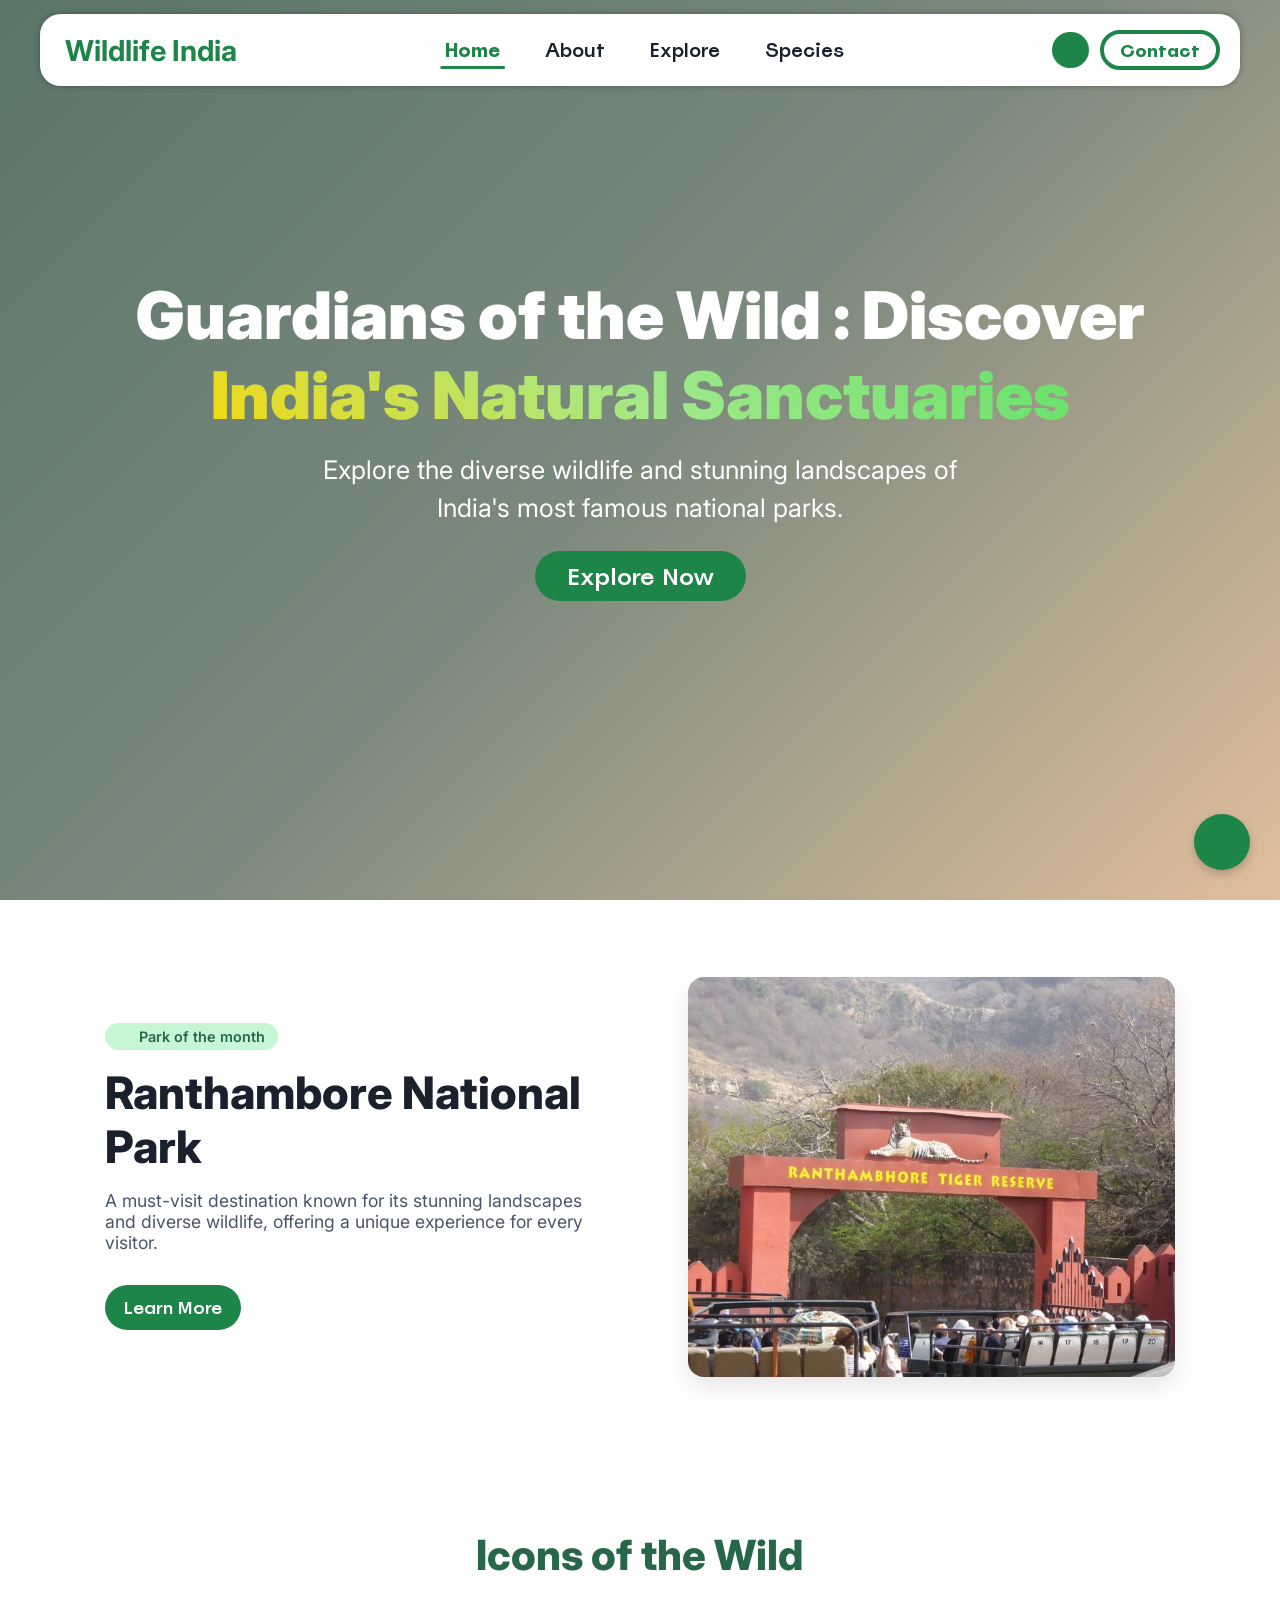
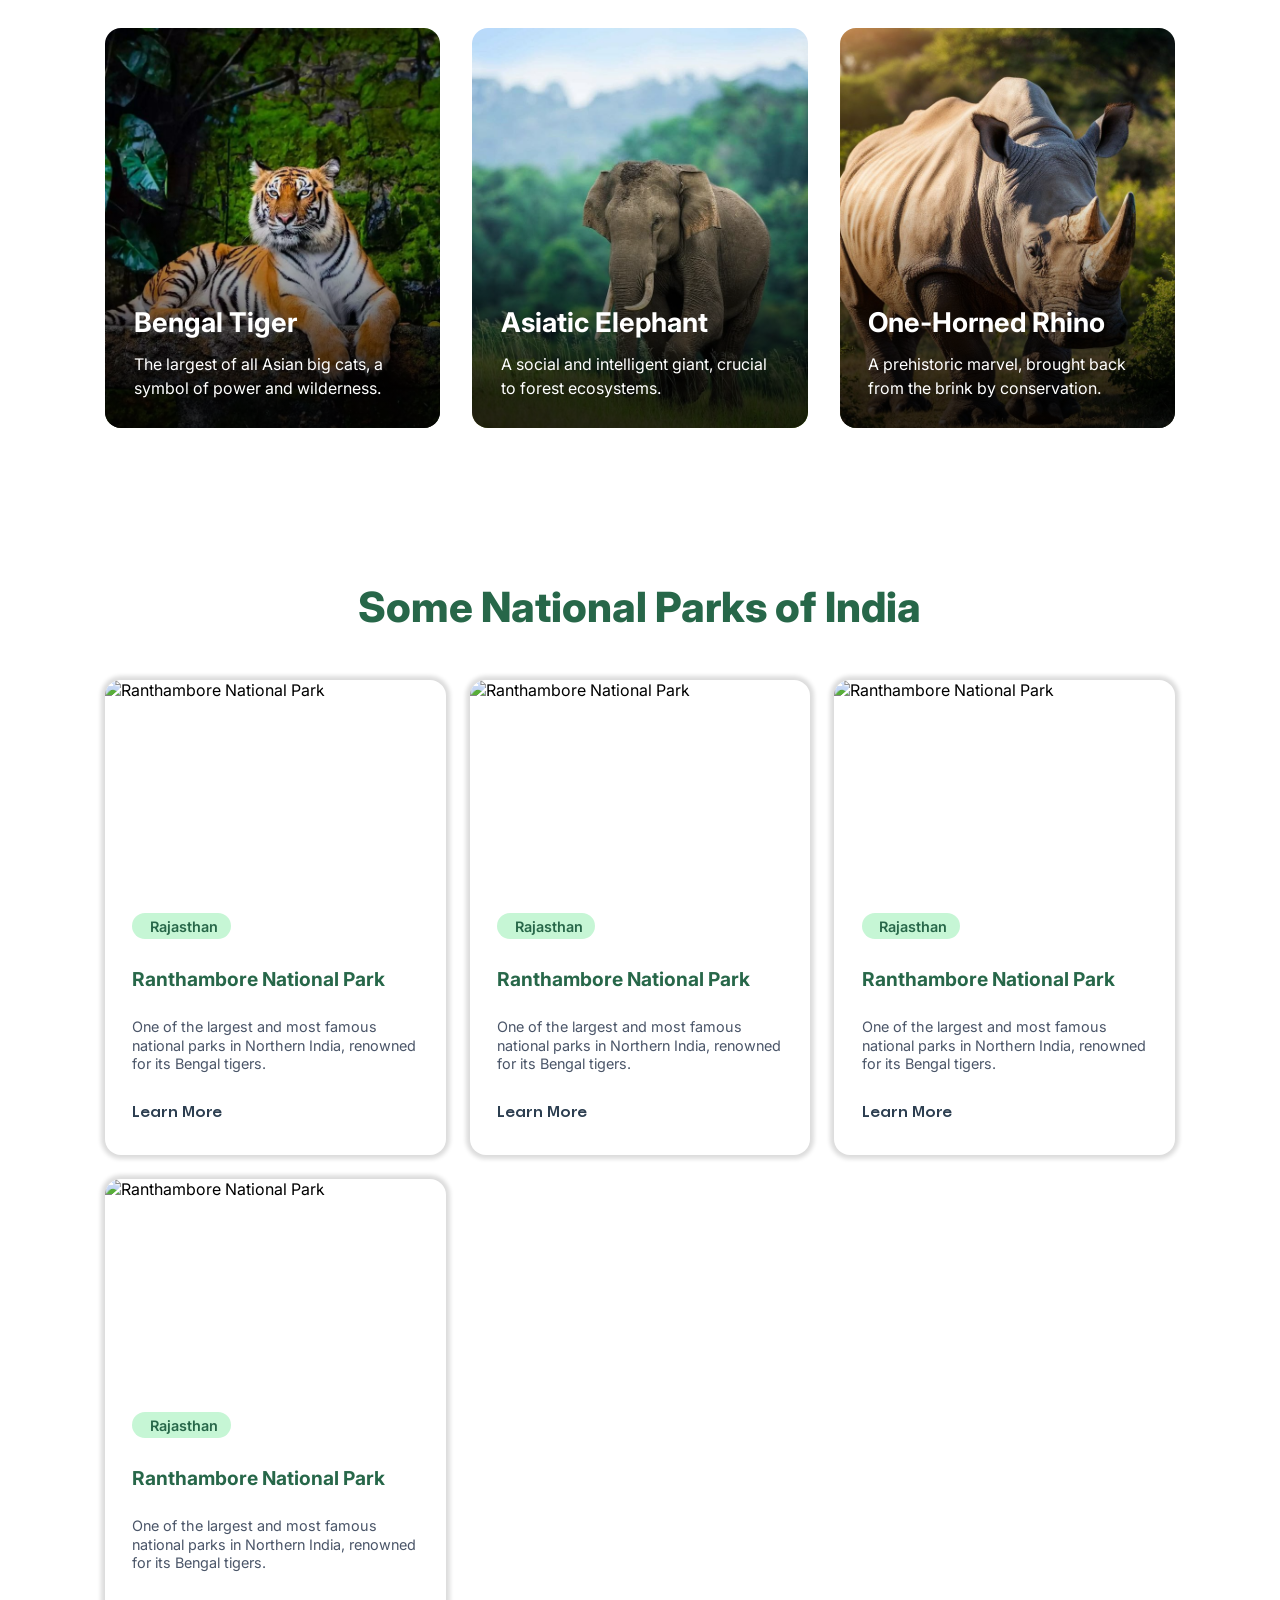
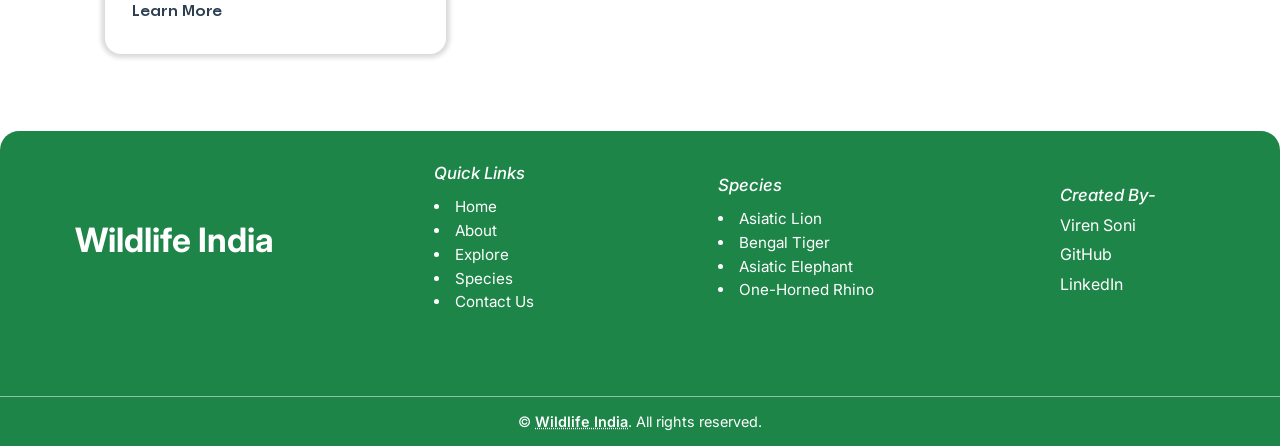
==== index.html @ 860a3304 "Initial commit of the project" ====
<!DOCTYPE html>
<html lang="en">

<head>
   <meta charset="UTF-8" />
   <meta name="viewport" content="width=device-width, initial-scale=1.0" />
   <link rel="stylesheet" href="fonts/stylesheet.css" />
   <link rel="stylesheet" href="css/style.css" />
   <script src="https://unpkg.com/lucide@latest"></script>
   <link rel="stylesheet" href="https://cdnjs.cloudflare.com/ajax/libs/font-awesome/7.0.1/css/all.min.css" />
   <title>Wildlife India: Explore National Parks</title>
</head>

<body>

   <div id="top"></div>
   
   <header>
      <nav class="header-container">
         <div class="logo">
            <h1 class="logo-text">
               <a href="./index.html"><i data-lucide="trees"></i>
               Wildlife India</a>
            </h1>
         </div>
         <div class="nav-links">
            <ul>
               <li class="nav-link current">
                  <a href="./index.html">Home</a>
               </li>
               <li class="nav-link">
                  <a href="./pages/about.html">About</a>
               </li>
               <li class="nav-link">
                  <a href="./pages/explore.html">Explore</a>
               </li>
               <li class="nav-link">
                  <a href="./pages/species.html">Species</a>
               </li>
               <li class="nav-link mobile-contact-link">
                  <a href="./pages/contact.html">
                     <i class="fa-solid fa-phone"></i> Contact
                  </a>
               </li>
            </ul>
         </div>
         <div class="nav-btn">
            <button class="theme-btn" onclick="toggleDarkMode()"><i data-lucide="sun"></i></button>
            <button id="sidebar-toggle-button" aria-expanded="false" onclick="toggleSidebar()">
               <i id="sidebarIcon" data-lucide="menu"></i>
            </button>
            <a href="./pages/contact.html" class="contact-btn">
               <i class="fa-solid fa-phone"></i> Contact
            </a>
         </div>
      </nav>
   </header>

   <div id="overlay" aria-hidden="true" onclick="closeSidebar()"></div>

   <main class="main">
      <!-- Hero Section -->
      <section class="hero-section">
         <div id="wrapper" aria-hidden="true">
            <div class="hero-text">
               <h1>Guardians of the Wild : Discover <span>India's Natural Sanctuaries</span></h1>
               <p>
                  Explore the diverse wildlife and stunning landscapes of
                  India's most famous national parks.
               </p>
               <a href="./pages/explore.html" class="hero-btn">Explore Now</a>
            </div>
         </div>
      </section>

      <!-- Featured Section -->
      <section class="featured-section">
         <div id="wrapper" aria-hidden="true">
            <div class="featured-park" id="featuredParkSection">
               <div class="featured-content">
                  <span class="tag"><i data-lucide="calendar-days" class="lucide"></i> Park of
                     the month</span>
                  <h3 class="featured-title">Ranthambore National Park</h3>
                  <p>
                     A must-visit destination known for its stunning landscapes
                     and diverse wildlife, offering a unique experience for
                     every visitor.
                  </p>
                  <a href="./pages/park-details?id=1" class="hero-btn featured-btn"><i class="fa-solid fa-arrow-right"></i> Learn More</a>
               </div>
               <div class="featured-img">
                  <img src="./images/national-parks/ranthambore.webp" alt="Ranthambore National Park" />
               </div>
            </div>
         </div>
      </section>

      <!-- Icons Section -->
      <section class="icons-section">
         <div id="wrapper" aria-hidden="true">
            <h2 class="section-title">Icons of the Wild</h2>
            <div class="icons-grid">
               <div class="icon-card">
                  <img src="images/animals/bengal_tiger.jpeg" alt="Bengal Tiger" class="icon-card-bg" />
                  <div class="icon-card-content">
                     <h3>Bengal Tiger</h3>
                     <p>
                        The largest of all Asian big cats, a symbol of power and
                        wilderness.
                     </p>
                  </div>
               </div>
               <div class="icon-card">
                  <img src="images/animals/asiatic_elephant.jpeg" alt="Asiatic Elephant" class="icon-card-bg" />
                  <div class="icon-card-content">
                     <h3>Asiatic Elephant</h3>
                     <p>
                        A social and intelligent giant, crucial to forest
                        ecosystems.
                     </p>
                  </div>
               </div>
               <div class="icon-card">
                  <img src="images/animals/one-horned_rhino.jpeg" alt="One-Horned Rhino" class="icon-card-bg" />
                  <div class="icon-card-content">
                     <h3>One-Horned Rhino</h3>
                     <p>
                        A prehistoric marvel, brought back from the brink by
                        conservation.
                     </p>
                  </div>
               </div>
            </div>
         </div>
      </section>

      <!-- Parks Section -->
      <section class="parks-section">
         <div id="wrapper" aria-hidden="true">
            <h2 class="section-title">Some National Parks of India</h2>
            <div class="parks-grid" id="parksGrid">
               <div class="park-card">
                  <div class="park-image">
                     <img src="./images/national-parks/ranthanbore.webp" alt="Ranthambore National Park"
                        onerror="this.onerror=null;this.src='https://placehold.co/600x400/7393b3/white?text=Image+not+found';" />
                  </div>
                  <div class="park-content">
                     <span class="tag"><i data-lucide="map-pin"></i> Rajasthan</span>
                     <h4>Ranthambore National Park</h4>
                     <p>
                        One of the largest and most famous national parks in
                        Northern India, renowned for its Bengal tigers.
                     </p>
                     <a href="" class="hero-btn park-btn"><i class="fa-solid fa-arrow-right"></i> Learn More</a>
                  </div>
               </div>
               <div class="park-card">
                  <div class="park-image">
                     <img src="./images/national-parks/ranthanbore.webp" alt="Ranthambore National Park"
                        onerror="this.onerror=null;this.src='https://placehold.co/600x400/7393b3/white?text=Image+not+found';" />
                  </div>
                  <div class="park-content">
                     <span class="tag"><i data-lucide="map-pin"></i> Rajasthan</span>
                     <h4>Ranthambore National Park</h4>
                     <p>
                        One of the largest and most famous national parks in
                        Northern India, renowned for its Bengal tigers.
                     </p>
                     <a href="" class="hero-btn park-btn"><i class="fa-solid fa-arrow-right"></i> Learn More</a>
                  </div>
               </div>
               <div class="park-card">
                  <div class="park-image">
                     <img src="./images/national-parks/ranthanbore.webp" alt="Ranthambore National Park"
                        onerror="this.onerror=null;this.src='https://placehold.co/600x400/7393b3/white?text=Image+not+found';" />
                  </div>
                  <div class="park-content">
                     <span class="tag"><i data-lucide="map-pin"></i> Rajasthan</span>
                     <h4>Ranthambore National Park</h4>
                     <p>
                        One of the largest and most famous national parks in
                        Northern India, renowned for its Bengal tigers.
                     </p>
                     <a href="" class="hero-btn park-btn"><i class="fa-solid fa-arrow-right"></i> Learn More</a>
                  </div>
               </div>
               <div class="park-card">
                  <div class="park-image">
                     <img src="./images/national-parks/ranthanbore.webp" alt="Ranthambore National Park"
                        onerror="this.onerror=null;this.src='https://placehold.co/600x400/7393b3/white?text=Image+not+found';" />
                  </div>
                  <div class="park-content">
                     <span class="tag"><i data-lucide="map-pin"></i> Rajasthan</span>
                     <h4>Ranthambore National Park</h4>
                     <p>
                        One of the largest and most famous national parks in
                        Northern India, renowned for its Bengal tigers.
                     </p>
                     <a href="" class="hero-btn park-btn"><i class="fa-solid fa-arrow-right"></i> Learn More</a>
                  </div>
               </div>
            </div>
         </div>
      </section>
   </main>

   <footer>
      <div class="footer-above-content">
         <div class="footer-logo">
            <h1 class="logo-text">
               <a href="./index.html">
                  <i data-lucide="trees"></i> Wildlife India
               </a>
            </h1>
         </div>
         <div class="quick-links">
            <h6>Quick Links</h6>
            <ul>
               <li><a href="./index.html">Home</a></li>
               <li><a href="./pages/about.html">About</a></li>
               <li><a href="./pages/explore.html">Explore</a></li>
               <li><a href="./pages/species.html">Species</a></li>
               <li><a href="./pages/contact.html">Contact Us</a></li>
            </ul>
         </div>
         <div class="species">
            <h6>Species</h6>
            <ul>
               <li>Asiatic Lion</li>
               <li>Bengal Tiger</li>
               <li>Asiatic Elephant</li>
               <li>One-Horned Rhino</li>
            </ul>
         </div>
         <div class="creator">
            <h6>Created By-</h6>
            <p>Viren Soni</p>
            <p>
               <a href="https://github.com/VirenSoni-Dev/"><i class="fa-brands fa-github"></i> GitHub</a>
            </p>
            <p>
               <a href="https://linkedin.com/in/virensoni29/"><i class="fa-brands fa-linkedin"></i> LinkedIn</a>
            </p>
         </div>
      </div>
      <div class="copyright">
         <p>
            &copy; <span id="year"></span> <a href="./index.html">Wildlife India</a>. All rights
            reserved.
         </p>
      </div>
   </footer>

   <div class="floating-btn" title="Back to Top">
      <a href="#top"><i data-lucide="circle-arrow-up"></i></a>
   </div>

   <script src="js/nav.js" defer></script>
   <script src="js/script.js" defer></script>
   <script>
      lucide.createIcons();
      document.getElementById("year").textContent = new Date().getFullYear();
   </script>
</body>

</html>
---- fonts/stylesheet.css ----
@font-face {
    font-family: 'Lemon Tuesday';
    src: url('LemonTuesday.woff2') format('woff2'),
        url('LemonTuesday.woff') format('woff');
    font-weight: normal;
    font-style: normal;
    font-display: swap;
}

@font-face {
    font-family: 'Spoof Trial';
    src: url('SpoofTrial-Bold.woff2') format('woff2'),
        url('SpoofTrial-Bold.woff') format('woff');
    font-weight: bold;
    font-style: normal;
    font-display: swap;
}

@font-face {
    font-family: 'Spoof Trial';
    src: url('SpoofTrial-Light.woff2') format('woff2'),
        url('SpoofTrial-Light.woff') format('woff');
    font-weight: 300;
    font-style: normal;
    font-display: swap;
}

@font-face {
    font-family: 'Spoof Trial';
    src: url('SpoofTrial-BlackSlanted.woff2') format('woff2'),
        url('SpoofTrial-BlackSlanted.woff') format('woff');
    font-weight: 800;
    font-style: italic;
    font-display: swap;
}

@font-face {
    font-family: 'Spoof Trial';
    src: url('SpoofTrial-Black.woff2') format('woff2'),
        url('SpoofTrial-Black.woff') format('woff');
    font-weight: 800;
    font-style: normal;
    font-display: swap;
}

@font-face {
    font-family: 'Spoof Trial';
    src: url('SpoofTrial-Medium.woff2') format('woff2'),
        url('SpoofTrial-Medium.woff') format('woff');
    font-weight: 500;
    font-style: normal;
    font-display: swap;
}

@font-face {
    font-family: 'Spoof Trial';
    src: url('SpoofTrial-BoldSlanted.woff2') format('woff2'),
        url('SpoofTrial-BoldSlanted.woff') format('woff');
    font-weight: bold;
    font-style: italic;
    font-display: swap;
}

@font-face {
    font-family: 'Spoof Trial';
    src: url('SpoofTrial-ThinSlanted.woff2') format('woff2'),
        url('SpoofTrial-ThinSlanted.woff') format('woff');
    font-weight: 100;
    font-style: italic;
    font-display: swap;
}

@font-face {
    font-family: 'Spoof Trial';
    src: url('SpoofTrial-Regular.woff2') format('woff2'),
        url('SpoofTrial-Regular.woff') format('woff');
    font-weight: normal;
    font-style: normal;
    font-display: swap;
}

@font-face {
    font-family: 'Spoof Trial';
    src: url('SpoofTrial-LightSlanted.woff2') format('woff2'),
        url('SpoofTrial-LightSlanted.woff') format('woff');
    font-weight: 300;
    font-style: italic;
    font-display: swap;
}

@font-face {
    font-family: 'Spoof Trial';
    src: url('SpoofTrial-MediumSlanted.woff2') format('woff2'),
        url('SpoofTrial-MediumSlanted.woff') format('woff');
    font-weight: 500;
    font-style: italic;
    font-display: swap;
}

@font-face {
    font-family: 'Spoof Trial';
    src: url('SpoofTrial-RegularSlanted.woff2') format('woff2'),
        url('SpoofTrial-RegularSlanted.woff') format('woff');
    font-weight: normal;
    font-style: italic;
    font-display: swap;
}

@font-face {
    font-family: 'Spoof Trial';
    src: url('SpoofTrial-Thin.woff2') format('woff2'),
        url('SpoofTrial-Thin.woff') format('woff');
    font-weight: 100;
    font-style: normal;
    font-display: swap;
}
---- css/style.css ----
@import url('https://fonts.googleapis.com/css2?family=Inter:ital,opsz,wght@0,14..32,100..900;1,14..32,100..900&display=swap');
@import url('https://fonts.googleapis.com/css2?family=Poppins:ital,wght@0,100;0,200;0,300;0,400;0,500;0,600;0,700;0,800;0,900;1,100;1,200;1,300;1,400;1,500;1,600;1,700;1,800;1,900&display=swap');

:root {
   --bg-color: #FFFFFF;
   --fg-color: #2C3E50;
   --accent-color: #1E8549;
   --accent-text: #276749;
   --accent-bg: #C6F6D5;
   --secondary-color: #F0F4F8;
   --primary-text: #1A202C;
   --secondary-text: #4A5568;
   --white: #FFFFFF;
   /* --card-bg: #FFFFFF; */
   --border-color: #DCDCDC;
   --hover-bg: #EAF4EA;
   --font-main: 'Inter', sans-serif;
}

* {
   margin: 0;
   padding: 0;
   box-sizing: border-box;
   font-family: var(--font-main);
   scroll-behavior: smooth;
}

#wrapper {
   width: 95%;
   max-width: 1300px;
   margin: 0 auto;
   height: inherit;
}

/* Header */
header {
   width: 100%;
   height: 13vh;
   padding: 0 14px;
   background-color: transparent;
   position: fixed;
   top: 0;
   z-index: 100;
}

.header-container {
   background-color: var(--white);
   max-width: 1200px;
   margin: 14px auto;
   padding: 16px 20px;
   border-radius: 1.3rem;
   display: flex;
   justify-content: space-between;
   align-items: center;
   gap: 1.2rem;
   box-shadow: 0 0 6px rgba(0, 0, 0, 0.3);
}

.logo-text a {
   display: flex;
   align-items: center;
   text-decoration: none;
   font-size: 1.8rem;
   font-weight: 700;
   color: var(--accent-color);
   gap: .3rem;
   cursor: default;
}

.logo-text .lucide {
   width: 1.6rem;
   height: 1.6rem;
}

.nav-link a, .contact-btn {
   font-family: 'Spoof Trial', var(--font-main) !important;
   font-weight: 400;
}

.nav-links ul {
   list-style: none;
   display: flex;
   gap: 1.3rem;
   justify-content: space-around;
   align-items: center;
}

.nav-link a {
   text-decoration: none;
   display: flex;
   justify-content: space-between;
   align-items: center;
   color: var(--primary-text);
   font-weight: 500;
   font-size: 1.2rem;
   padding: 4px 12px;
   position: relative;
   transition: transform .2s ease-in-out;
}

.nav-link a:active {
   transform: scale(0.90);
}

.nav-link a::after {
   content: '';
   position: absolute;
   width: 0;
   height: 3px;
   border-radius: 50px;
   bottom: -2px;
   left: 50%;
   transform: translateX(-50%);
   background-color: var(--primary-text);
   transition: width .3s ease-in-out;
}

.nav-link a:hover::after {
   width: 83%;
}

.nav-link.current a {
   color: var(--accent-color);
   font-weight: 600;
}

.nav-link.current a::after {
   width: 83%;
   background-color: var(--accent-color);
}

.nav-btn {
   display: flex;
   justify-content: space-between;
   align-items: center;
   gap: .7rem;
}

.nav-btn .theme-btn {
   background-color: var(--accent-color);
   width: 2.3rem;
   height: 2.3rem;
   border: none;
   border-radius: 50%;
   display: flex;
   align-items: center;
   cursor: pointer;
   transition: background-color .3s ease-in-out;
}

.nav-btn .theme-btn:hover {
   background-color: var(--accent-text);
}

.nav-btn .theme-btn .lucide-sun {
   color: var(--white);
   stroke-width: 3px;
   margin: auto;
}

.nav-btn .contact-btn {
   text-decoration: none;
   height: 2.3rem;
   font-size: 1.1rem;
   border: 4px solid var(--accent-color);
   border-radius: 50px;
   background-color: transparent;
   color: var(--accent-color);
   font-weight: 600;
   padding: 1rem;
   display: flex;
   align-items: center;
   cursor: pointer;
   transition: all .3s ease-in-out;
}

.nav-btn .contact-btn:hover {
   background-color: var(--accent-text);
   color: var(--white);
   border-color: var(--accent-text);
}

/* HERO Section */
.hero-section {
   width: 100%;
   height: 100vh;
   background-image: linear-gradient(135deg, rgba(22, 59, 42, .7), rgba(67, 88, 70, .7), rgba(212, 163, 115, .7));
   background-size: cover;
   background-position: center;
}

.hero-section > #wrapper {
   display: flex;
   justify-content: center;
   align-items: center;
   text-align: center;
   color: var(--white);
}

.hero-text {
   display: flex;
   flex-direction: column;
   justify-content: center;
   align-items: center;
}

.hero-text h1 {
   font-size: 4.1rem;
   font-weight: 900;
   margin-bottom: 1rem;
}

.hero-text h1 span {
   display: block;
   background: -webkit-linear-gradient(45deg, #FFD700, #A2E88A, #5CE064);
   background-clip: text;
   -webkit-background-clip: text;
   -webkit-text-fill-color: transparent;
}

.hero-text p {
   font-size: 1.6rem;
   line-height: 1.5;
   max-width: 700px;
}

.hero-btn {
   text-decoration: none;
   margin: 1.5rem;
   padding: .6rem 2rem;
   font-family: 'Spoof Trial', var(--font-main);
   font-size: 1.5rem;
   background-color: var(--accent-color);
   border-radius: 50px;
   color: var(--white);
   font-weight: 500;
   transition: background-color .3s ease-in-out;
}

.hero-btn:hover {
   background-color: var(--accent-text);
}

/* FEATURED Section */
.featured-section {
   width: 100%;
   min-height: 60vh;
   padding: 4.8rem;
}

.featured-park {
   height: inherit;
   display: grid;
   grid-template-columns: repeat(2, 1fr);
   align-items: center;
   gap: 6rem;
}

.featured-content {
   display: flex;
   flex-direction: column;
   justify-content: center;
   align-items: flex-start;
   gap: 1rem;
}

.tag {
   font-size: .9rem;
   width: fit-content;
   background-color: var(--accent-bg);
   color: var(--accent-text);
   font-weight: 600;
   display: flex;
   justify-content: space-around;
   align-items: center;
   gap: 5px;
   padding: .3rem .8rem;
   border-radius: 50px;
   cursor: default;
   user-select: none;
   -moz-user-select: none;
}

.tag .lucide {
   width: 1rem;
   height: 1rem;
}

.featured-content .featured-title {
   font-size: 2.8rem;
   font-weight: 800;
   color: var(--primary-text);
}

.featured-content p {
   font-size: 1.1rem;
   line-height: 1.2;
   color: var(--secondary-text);
}

.featured-img {
   max-width: 100%;
   height: 400px;
   margin: 0 auto;
   border-radius: 1rem;
   box-shadow: 0 10px 25px rgba(0, 0, 0, 0.1);
   overflow: hidden;
}

.featured-btn {
   width: fit-content;
   margin: 1rem 0 0 0;
   padding: .7rem 1.2rem;
   font-size: 1.1rem;
   font-weight: 500;
}

.featured-img img {
   width: 100%;
   height: 100%;
   object-fit: cover;
   display: block;
}

/* ICONS Section */
.icons-section {
   width: 100%;
   min-height: 70vh;
   padding: 4.8rem;
}

.icons-grid {
   display: grid;
   grid-template-columns: repeat(auto-fit, minmax(300px, 1fr));
   gap: 2rem;
}

.icon-card {
   position: relative;
   height: 400px;
   border-radius: 1rem;
   overflow: hidden;
   color: white;
   display: flex;
   flex-direction: column;
   justify-content: flex-end;
   padding: 1.8rem;
   transition: transform .4s ease;
}

.icon-card:hover {
   transform: translateY(-4px);
}

.icon-card::before {
   content: '';
   position: absolute;
   top: 0;
   left: 0;
   width: 100%;
   height: 100%;
   background: linear-gradient(to top, rgba(0, 0, 0, .8) 10%, rgba(0, 0, 0, 0) 60%);
   z-index: 1;
}

.icon-card-bg {
   position: absolute;
   top: 0;
   left: 0;
   width: 100%;
   height: 100%;
   object-fit: cover;
   z-index: 0;
}

.icon-card-content {
   position: relative;
   z-index: 2;
}

.icon-card-content h3 {
   font-size: 1.7rem;
   margin: 0 0 .8rem 0;
}

.icon-card-content p {
   margin: 0;
   font-size: 1rem;
   line-height: 1.5;
}

/* PARKS Section */
.parks-section {
   width: 100%;
   min-height: 70vh;
   padding: 4.8rem;
}

.parks-grid {
   display: grid;
   grid-template-columns: repeat(auto-fit, minmax(300px, 1fr));
   gap: 1.5rem;
   place-items: center;
}

.park-card {
   width: 100%;
   height: 475px;
   background-color: var(--bg-color);
   box-shadow: 0 0 4px 4px var(--border-color);
   border-radius: 1rem;
   transition: all .3s ease-in-out;
}

.park-card:hover {
   box-shadow: 0 4px 4px 4px var(--border-color);
   transform: translateY(-3px);
}

.park-image {
   width: 100%;
   height: 200px;
   display: block;
}

.park-image img {
   object-fit: cover;
   width: 100%;
   height: 100%;
   border-radius: 1rem 1rem 0 0;
}

.park-content {
   width: 100%;
   height: calc(100% - 200px);
   padding: 1.5rem 1.7rem;
   display: flex;
   flex-direction: column;
   justify-content: space-around;
   align-items: flex-start;
   gap: .6rem;
}

.park-content h4 {
   font-size: 1.2rem;
   color: var(--accent-text);
}

.park-content p {
   font-size: .9rem;
   line-height: 1.3;
   color: var(--secondary-text);
}

.park-btn {
   background-color: transparent;
   color: var(--fg-color);
   width: fit-content;
   margin: 0;
   padding: 0;
   font-size: 1rem;
   font-weight: 500;
}

.park-btn:hover {
   text-decoration: dotted underline;
   background-color: transparent;
   text-underline-offset: 4px;
}

/* Global Section Style */
.section-title {
   text-align: center;
   font-size: 2.6rem;
   font-weight: 800;
   color: var(--accent-text);
   margin-bottom: 3rem;
}

/* Floating Back-to-Top Button */
.floating-btn {
   position: fixed;
   bottom: 30px;
   right: 30px;
   width: 3.5rem;
   height: 3.5rem;
   background-color: var(--accent-color);
   border-radius: 50%;
   display: flex;
   justify-content: center;
   align-items: center;
   box-shadow: 0 4px 8px rgba(0, 0, 0, 0.2);
   transition: background-color .3s ease-in-out, transform .2s ease-in-out;
   z-index: 100;
}

.floating-btn:hover {
   background-color: var(--accent-text);
   transform: translateY(-3px);
}

.floating-btn a {
   color: var(--white);
   font-size: 1.8rem;
   display: flex;
   justify-content: center;
   align-items: center;
   width: 100%;
   height: 100%;
   text-decoration: none;
}

.floating-btn a .lucide {
   width: 2rem;
   height: 2rem;
   stroke-width: 2.5px;
}

/* Footer */
footer {
   width: 100%;
   min-height: 35vh;
   background-color: var(--accent-color);
   color: var(--white);
   border-radius: 1.2rem 1.2rem 0 0;
   display: flex;
   flex-direction: column;
   justify-content: space-between;
   align-items: center;
   padding: 2rem 1rem;
   gap: 2rem;
   position: relative;
}

.footer-above-content {
   width: 100%;
   padding: 1rem auto;
   display: grid;
   grid-template-columns: 1fr 1fr 1fr 1fr;
   place-items: center;
   place-content: center;
}

.footer-logo .logo-text a {
   color: var(--white);
   font-size: 2.1rem;
}

.footer-logo .logo-text a .lucide {
   width: 1.8rem;
   height: 1.8rem;
}

.quick-links, .creator, .species {
   display: flex;
   flex-direction: column;
   justify-content: flex-start;
   align-items: flex-start;
   gap: .6rem;
}

.quick-links h6, .creator h6, .species h6 {
   font-size: 1.05rem;
   font-weight: 500;
   font-style: italic;
}

.quick-links ul, .species ul {
   list-style-position: inside;
   font-size: .95rem;
   padding: 0;
   margin: 0;
}

.quick-links ul li, .species ul li {
   margin: .3rem 0;
}

.quick-links ul li a, .creator p a {
   text-decoration: none;
   color: var(--white);
   transition: color .3s ease-in-out;
}

.quick-links ul li a:hover, .creator p a:hover {
   color: var(--accent-bg);
}

.copyright {
   position: absolute;
   bottom: 0;
   width: 100%;
   text-align: center;
   font-size: .9rem;
   border-top: 1px solid rgba(255, 255, 255, 0.5);
   padding: 1rem 0;
   margin: 0;
}

.copyright p a {
   text-decoration: dotted underline;
   color: var(--white);
   font-weight: 600;
   transition: color .3s ease-in-out;
}

.copyright p a:hover {
   color: var(--accent-bg);
}

/* Base Style for the Menu Toggle Button */
#sidebar-toggle-button {
   display: none;
   background: none;
   border: none;
   cursor: pointer;
   color: var(--primary-text);
   padding: 0;
   line-height: 1;
   transition: transform .3s linear;
}

#sidebar-toggle-button .lucide {
   width: 1.8rem;
   height: 1.8rem;
   stroke-width: 3px;
   color: var(--accent-color);
   display: flex;
   align-items: center;
   justify-content: center;
   transition: color .3s ease-in-out;
   transform-origin: center center;
}

#sidebar-toggle-button:hover .lucide {
   color: var(--accent-text);
}

.nav-links .mobile-contact-link {
   display: none;
}

#overlay {
   background: rgba(0, 0, 0, .5);
   position: fixed;
   inset: 0;
   z-index: 99;
   display: none;
}

@media screen and (max-width: 1000px) {
   .header-container {
      padding: 12px 20px;
      gap: 1rem;
   }
   
   .nav-links {
      display: none; 
   }

   .nav-btn .contact-btn {
      display: none;
   }
   
   #sidebar-toggle-button {
      display: block;
   }

   .logo-text a {
      font-size: 1.6rem;
   }

   header.sidebar-open .nav-btn #sidebar-toggle-button {
      transform: rotate(-90deg);
   }

   header.sidebar-open .nav-links {
      display: block;
      position: absolute;
      top: 100%;
      left: 50%;
      transform: translateX(-50%);
      width: 90%;
      max-width: 1200px;
      background-color: var(--white);
      border-radius: 1.3rem;
      box-shadow: 0 4px 6px rgba(0, 0, 0, 0.2);
      padding: 5px 0;
   }

   header.sidebar-open .nav-links ul {
      flex-direction: column; /* Stack links vertically */
      gap: 0; /* Remove horizontal gap */
   }

   header.sidebar-open .nav-links ul li {
      width: 100%;
      text-align: center;
   }

   header.sidebar-open .nav-links a {
      padding: 12px 20px; 
      width: 100%;
      justify-content: center;
   }

   header.sidebar-open .nav-link a::after {
      display: none;
   }

   .nav-links .mobile-contact-link {
      display: block; 
      border-top: 1px solid var(--fg-color);
      margin-top: 5px;
   }

   header.sidebar-open .nav-links .mobile-contact-link a {
      color: var(--accent-color); /* Make it stand out */
      font-weight: 700;
   }
   
   header.sidebar-open .nav-links .mobile-contact-link a::after {
      display: none;
   }

   header.sidebar-open ~ #overlay {
      display: block;
   }
}

@media screen and (max-width: 850px) {
   .featured-park {
      grid-template-columns: 1fr;
   }
   
   .featured-content .featured-title {
      font-size: 2.3rem;
   }

   .featured-content p, .featured-btn {
      font-size: 1rem;
   }

   .featured-btn {
      padding: .6rem 1.1rem;
   }
}
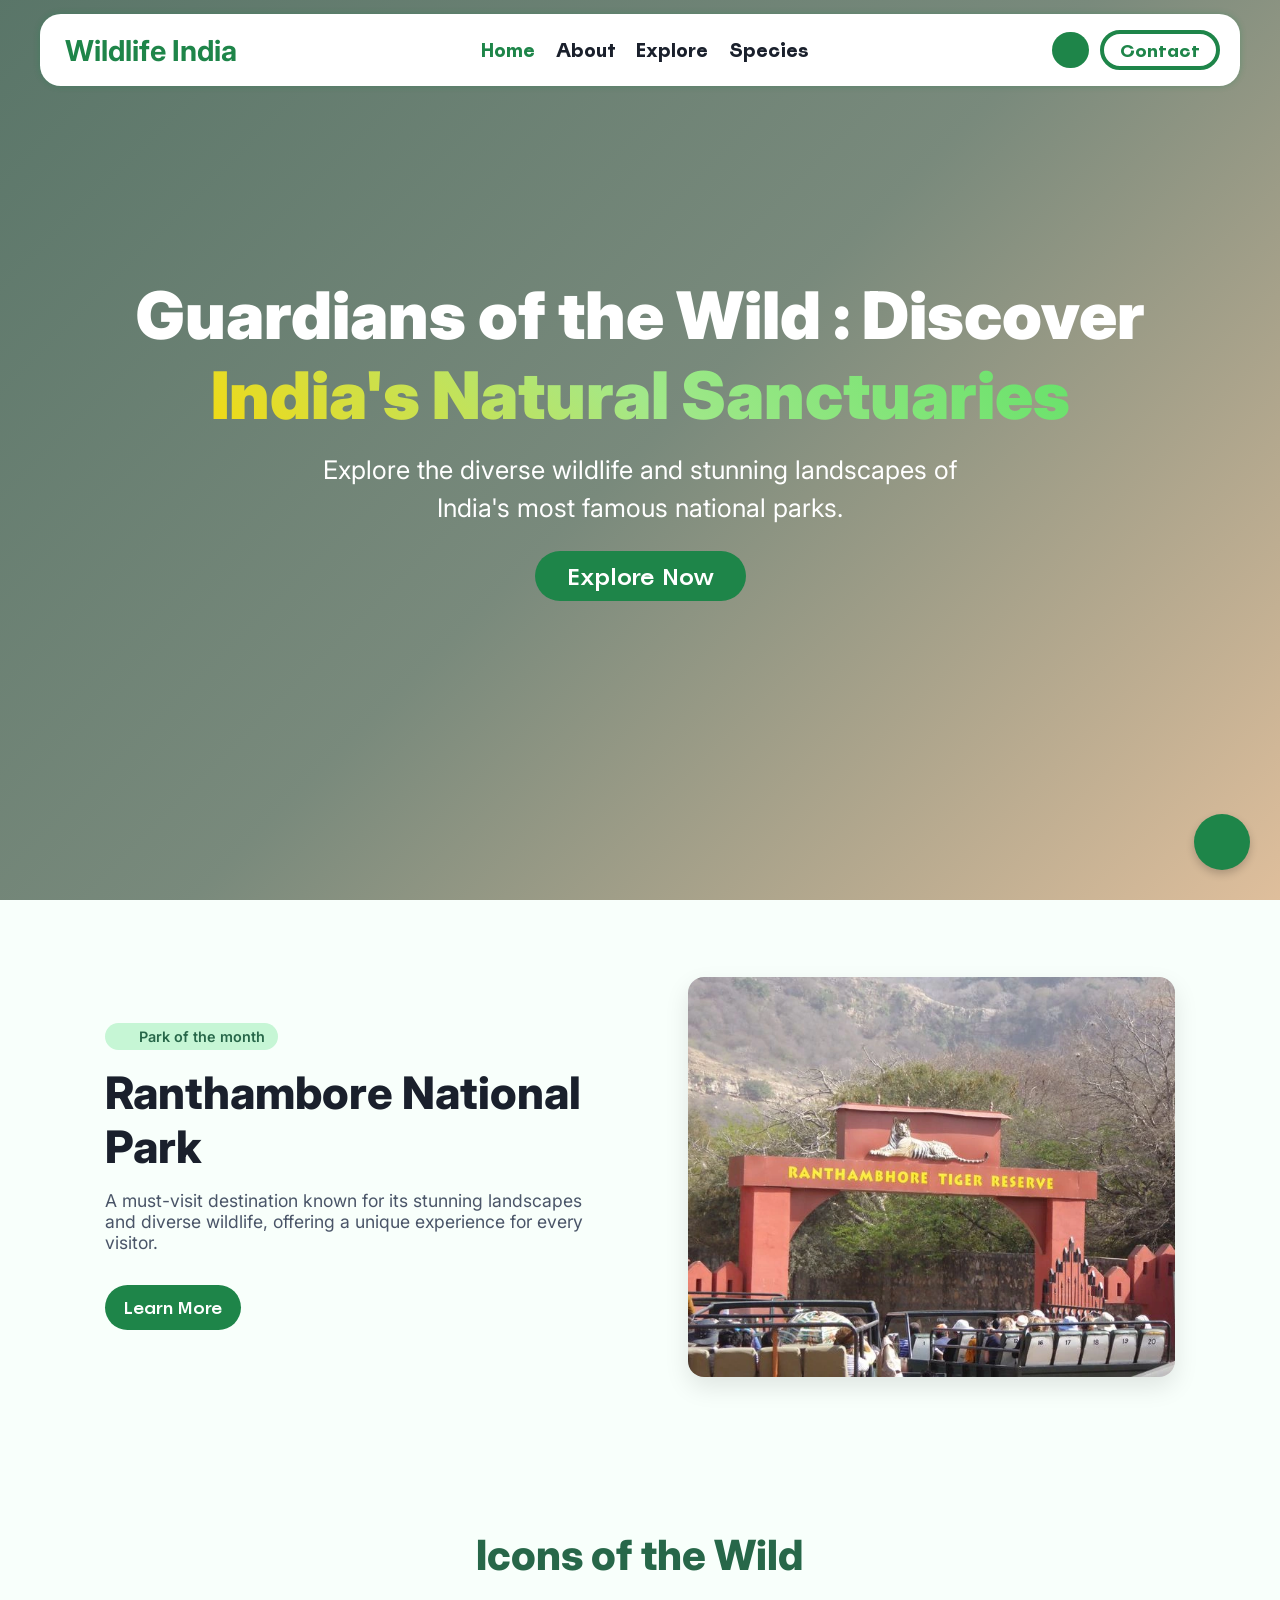
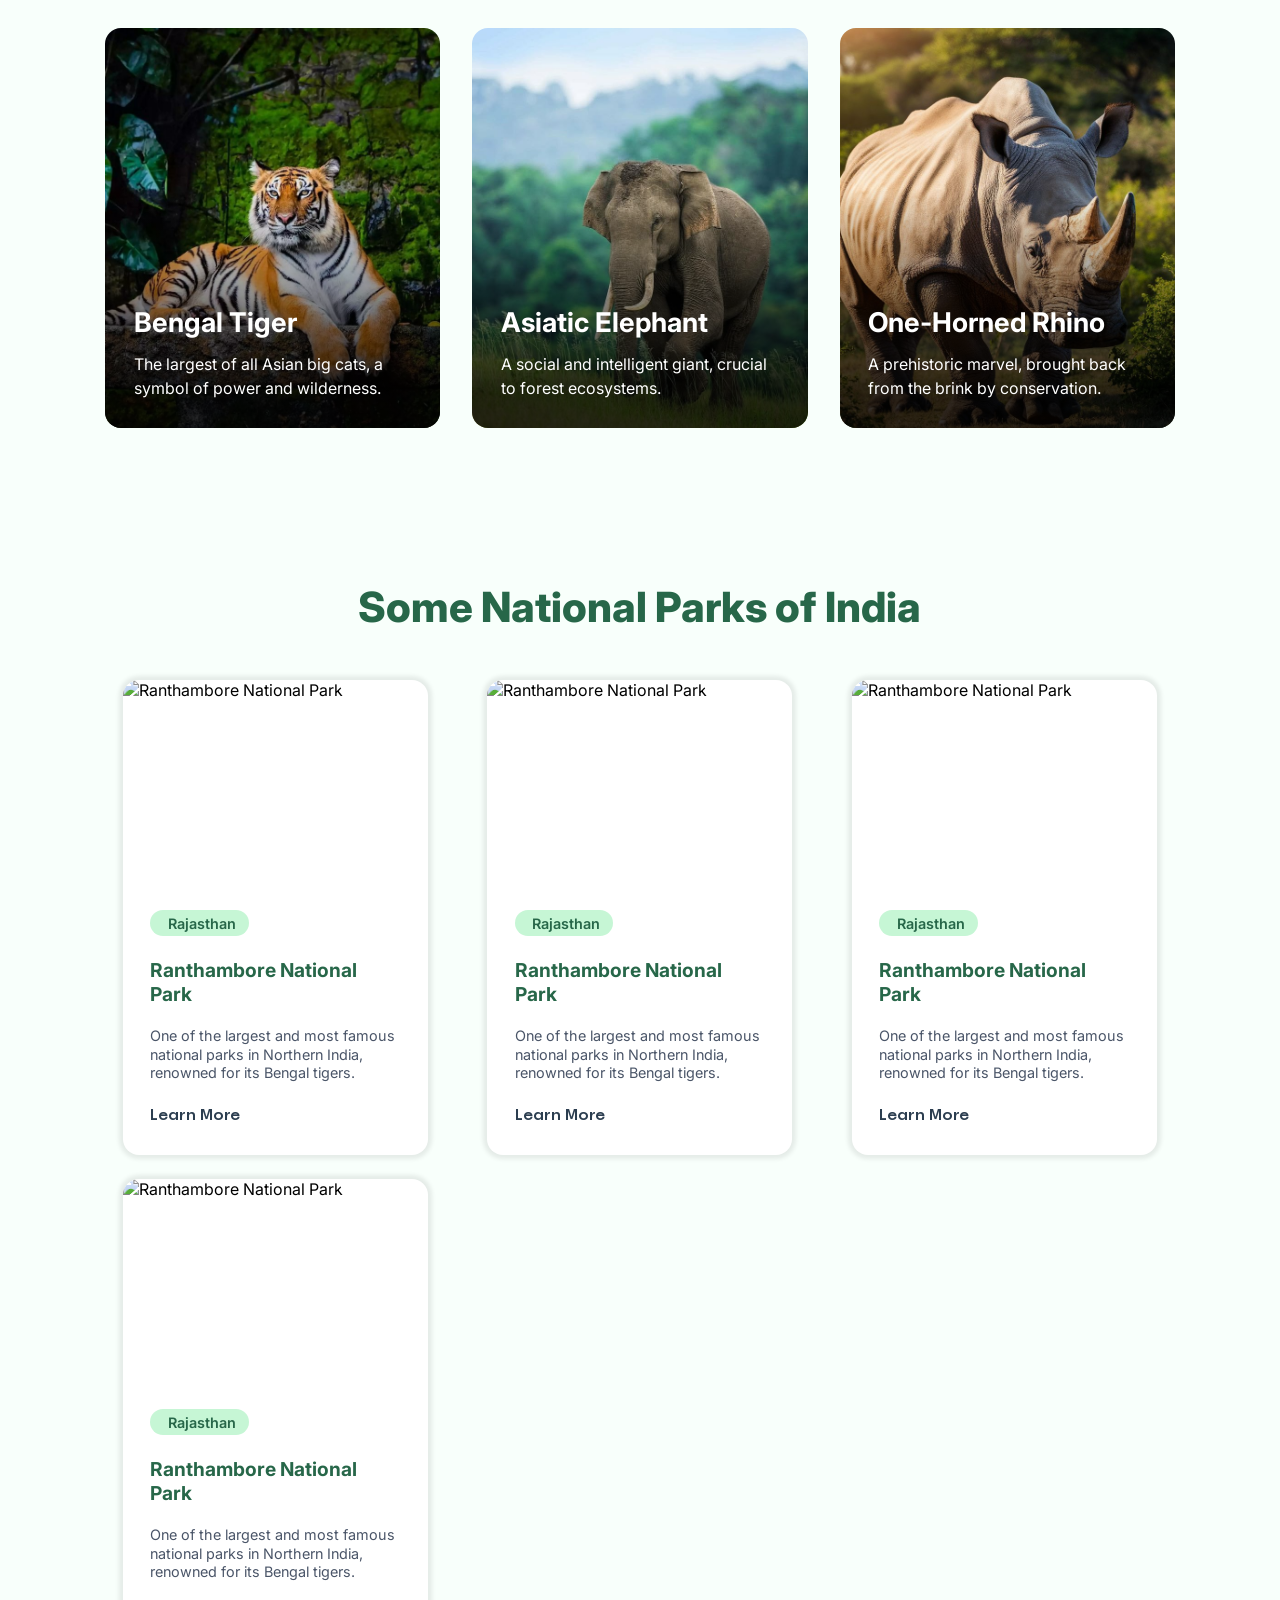
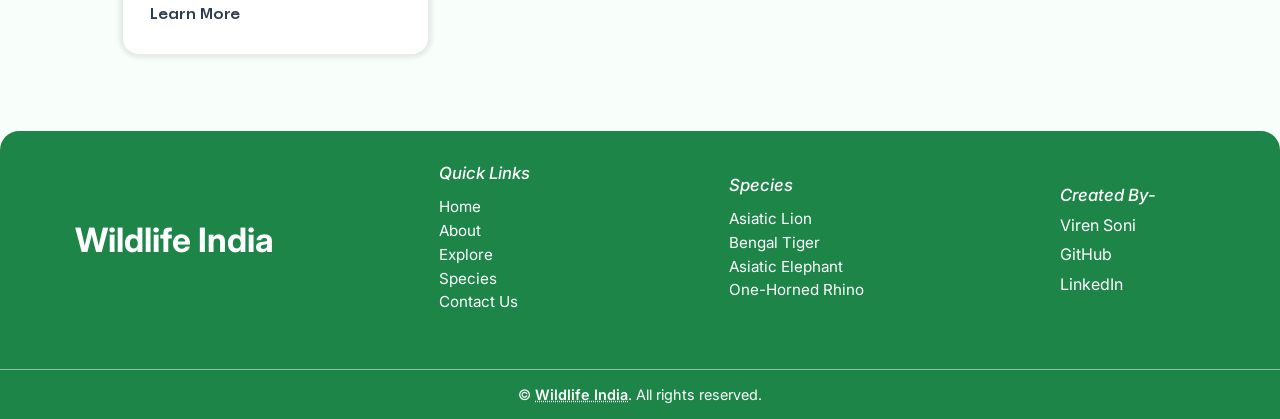
==== commit a22c17c1: "completed explore page and added favicon" ====
--- a/index.html
+++ b/index.html
@@ -4,6 +4,10 @@
 <head>
    <meta charset="UTF-8" />
    <meta name="viewport" content="width=device-width, initial-scale=1.0" />
+   <link rel="apple-touch-icon" sizes="180x180" href="favicon/apple-touch-icon.png">
+   <link rel="icon" type="image/png" sizes="32x32" href="favicon/favicon-32x32.png">
+   <link rel="icon" type="image/png" sizes="16x16" href="favicon/favicon-16x16.png">
+   <link rel="manifest" href="favicon/site.webmanifest">
    <link rel="stylesheet" href="fonts/stylesheet.css" />
    <link rel="stylesheet" href="css/style.css" />
    <script src="https://unpkg.com/lucide@latest"></script>
--- a/css/style.css
+++ b/css/style.css
@@ -12,9 +12,10 @@
    --secondary-text: #4A5568;
    --white: #FFFFFF;
    /* --card-bg: #FFFFFF; */
-   --border-color: #DCDCDC;
+   --border-color: #00000014;
    --hover-bg: #EAF4EA;
    --font-main: 'Inter', sans-serif;
+   --bg-tint: #C4FFDC1D;
 }
 
 * {
@@ -25,6 +26,10 @@
    scroll-behavior: smooth;
 }
 
+body {
+   background-color: var(--bg-tint);
+}
+
 #wrapper {
    width: 95%;
    max-width: 1300px;
@@ -53,7 +58,7 @@
    justify-content: space-between;
    align-items: center;
    gap: 1.2rem;
-   box-shadow: 0 0 6px rgba(0, 0, 0, 0.3);
+   box-shadow: 0 0 6px rgba(20, 133, 73, .3);
 }
 
 .logo-text a {
@@ -73,7 +78,7 @@
 }
 
 .nav-link a, .contact-btn {
-   font-family: 'Spoof Trial', var(--font-main) !important;
+   font-family: 'Spoof Trial', var(--font-main);
    font-weight: 400;
 }
 
@@ -87,45 +92,33 @@
 
 .nav-link a {
    text-decoration: none;
-   display: flex;
-   justify-content: space-between;
-   align-items: center;
    color: var(--primary-text);
-   font-weight: 500;
-   font-size: 1.2rem;
-   padding: 4px 12px;
+   font-size: 1.15rem;
    position: relative;
-   transition: transform .2s ease-in-out;
-}
-
-.nav-link a:active {
-   transform: scale(0.90);
+   font-weight: 600;
 }
 
 .nav-link a::after {
    content: '';
    position: absolute;
    width: 0;
-   height: 3px;
-   border-radius: 50px;
-   bottom: -2px;
-   left: 50%;
-   transform: translateX(-50%);
+   height: 3.1px;
+   border-radius: 100px;
+   bottom: -5px;
+   left: 0;
    background-color: var(--primary-text);
-   transition: width .3s ease-in-out;
+   transition: width .4s ease-in-out;
 }
 
 .nav-link a:hover::after {
-   width: 83%;
+   width: 100%;
 }
 
 .nav-link.current a {
    color: var(--accent-color);
-   font-weight: 600;
 }
 
 .nav-link.current a::after {
-   width: 83%;
    background-color: var(--accent-color);
 }
 
@@ -405,6 +398,7 @@
 
 .park-card {
    width: 100%;
+   max-width: 305px;
    height: 475px;
    background-color: var(--bg-color);
    box-shadow: 0 0 4px 4px var(--border-color);
@@ -519,7 +513,7 @@
 /* Footer */
 footer {
    width: 100%;
-   min-height: 35vh;
+   min-height: 32vh;
    background-color: var(--accent-color);
    color: var(--white);
    border-radius: 1.2rem 1.2rem 0 0;
@@ -566,6 +560,7 @@
 }
 
 .quick-links ul, .species ul {
+   list-style: none;
    list-style-position: inside;
    font-size: .95rem;
    padding: 0;
@@ -585,7 +580,6 @@
 .quick-links ul li a:hover, .creator p a:hover {
    color: var(--accent-bg);
 }
-
 .copyright {
    position: absolute;
    bottom: 0;
@@ -655,7 +649,7 @@
    }
    
    .nav-links {
-      display: none; 
+      display: none;
    }
 
    .nav-btn .contact-btn {
@@ -679,18 +673,18 @@
       position: absolute;
       top: 100%;
       left: 50%;
-      transform: translateX(-50%);
-      width: 90%;
+      transform: translateX(15%);
+      width: 40%;
       max-width: 1200px;
       background-color: var(--white);
       border-radius: 1.3rem;
       box-shadow: 0 4px 6px rgba(0, 0, 0, 0.2);
-      padding: 5px 0;
+      padding: 0;
    }
 
    header.sidebar-open .nav-links ul {
       flex-direction: column; /* Stack links vertically */
-      gap: 0; /* Remove horizontal gap */
+      gap: .5rem; /* Remove horizontal gap */
    }
 
    header.sidebar-open .nav-links ul li {
@@ -712,6 +706,7 @@
       display: block; 
       border-top: 1px solid var(--fg-color);
       margin-top: 5px;
+      padding: .5rem 0;
    }
 
    header.sidebar-open .nav-links .mobile-contact-link a {
@@ -744,4 +739,14 @@
    .featured-btn {
       padding: .6rem 1.1rem;
    }
+}
+
+@media screen and (max-width: 786px) {
+   .footer-above-content {
+      grid-template-columns: 1fr 1fr 1fr;
+   }
+
+   .species {
+      display: none;
+   }
 }
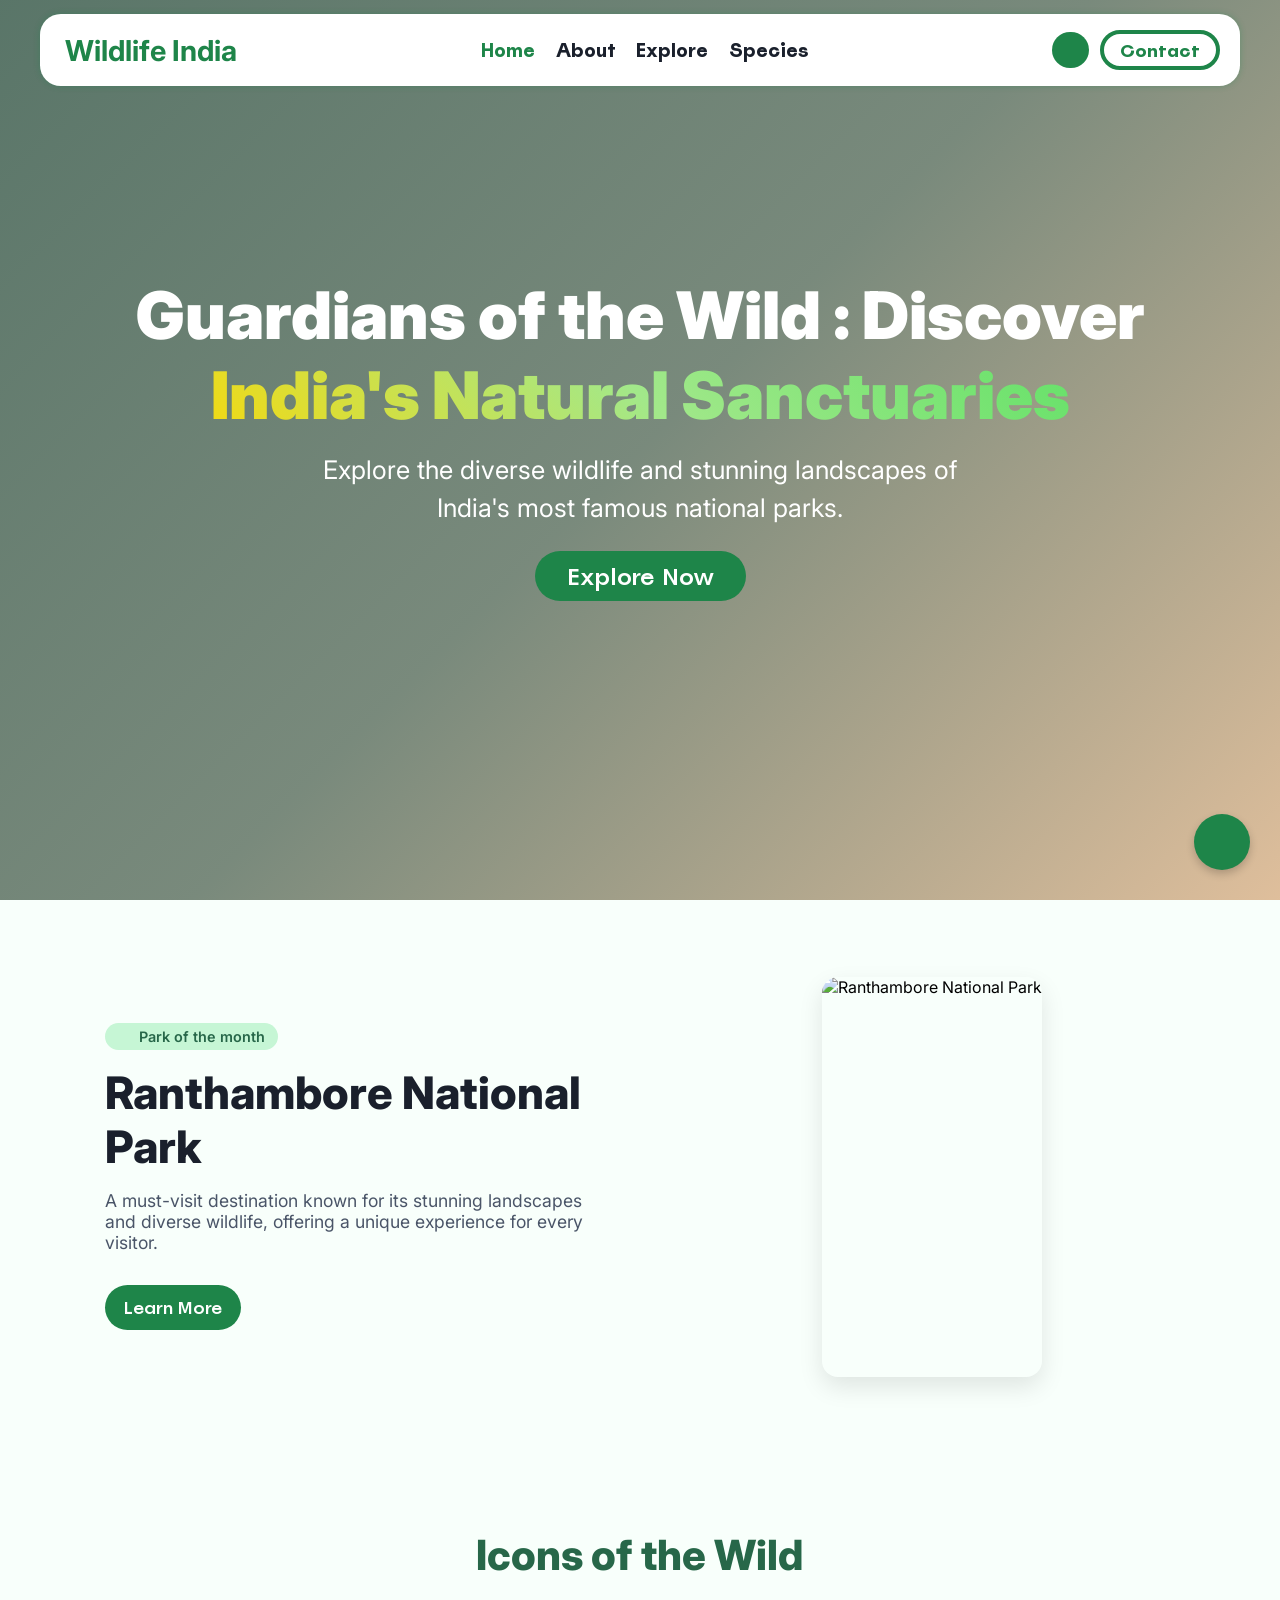
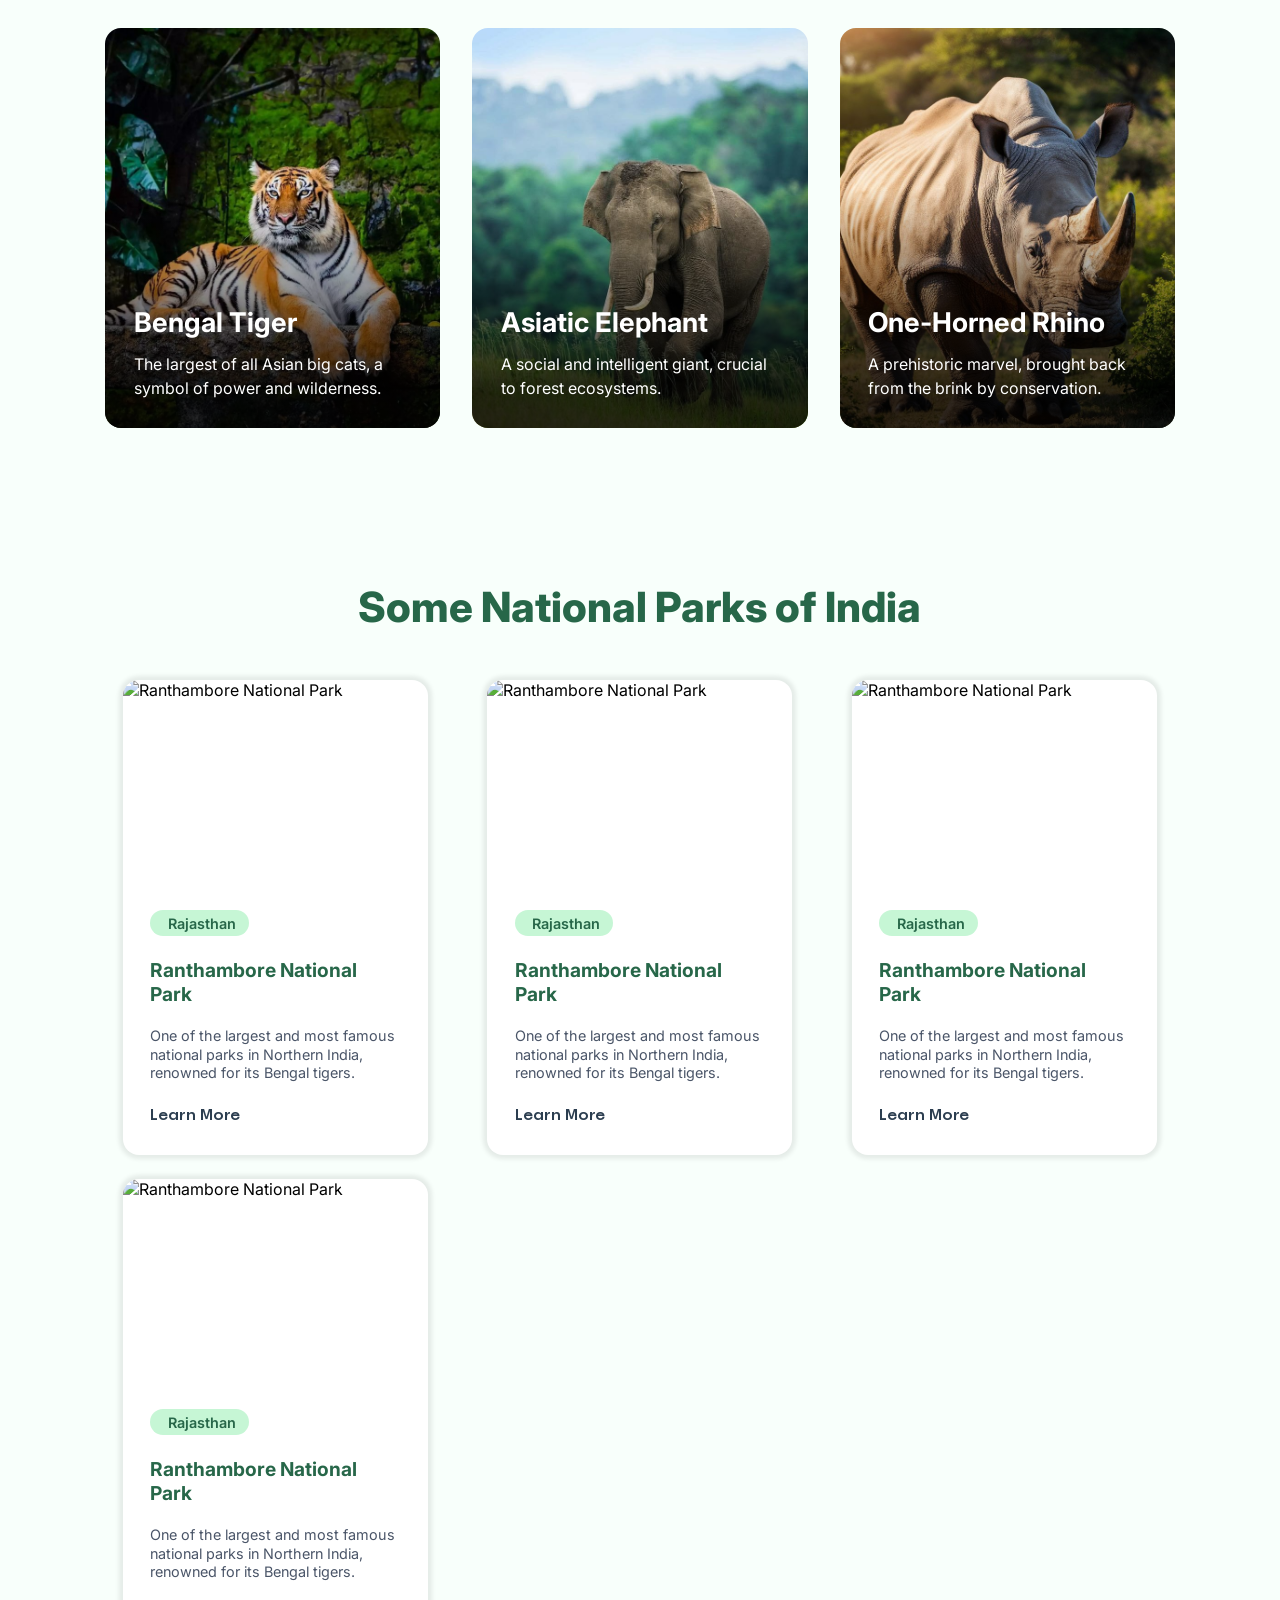
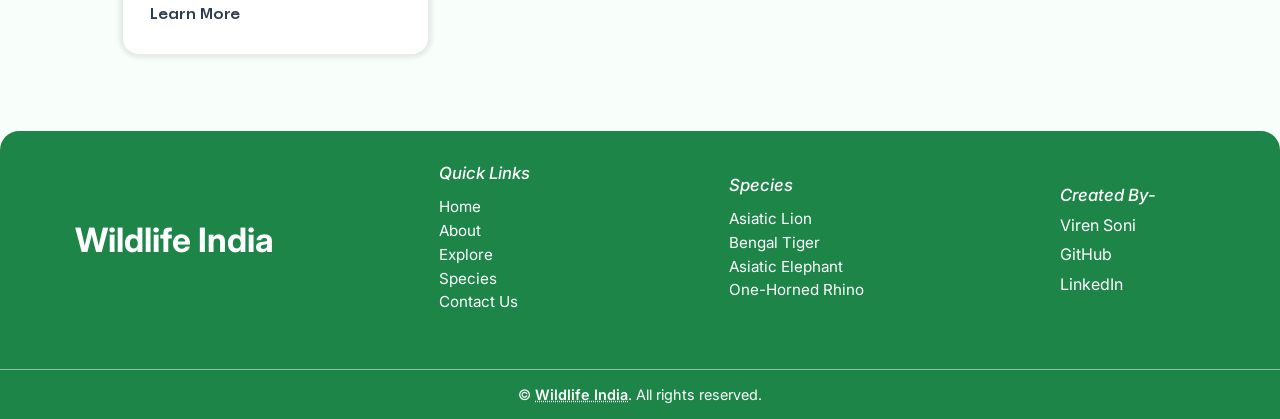
==== commit 07449d59: "dynamic details page done" ====
--- a/index.html
+++ b/index.html
@@ -90,10 +90,10 @@
                      and diverse wildlife, offering a unique experience for
                      every visitor.
                   </p>
-                  <a href="./pages/park-details?id=1" class="hero-btn featured-btn"><i class="fa-solid fa-arrow-right"></i> Learn More</a>
+                  <a href="./park.html?park=ranthambore" class="hero-btn featured-btn"><i class="fa-solid fa-arrow-right"></i> Learn More</a>
                </div>
                <div class="featured-img">
-                  <img src="./images/national-parks/ranthambore.webp" alt="Ranthambore National Park" />
+                  <img src="https://i.pinimg.com/1200x/06/cf/f4/06cff43ef28ff8586551ea177e9f925f.jpg" alt="Ranthambore National Park" />
                </div>
             </div>
          </div>
--- a/css/style.css
+++ b/css/style.css
@@ -22,11 +22,11 @@
    margin: 0;
    padding: 0;
    box-sizing: border-box;
+   scroll-behavior: smooth;
+}
+
+body {
    font-family: var(--font-main);
-   scroll-behavior: smooth;
-}
-
-body {
    background-color: var(--bg-tint);
 }
 
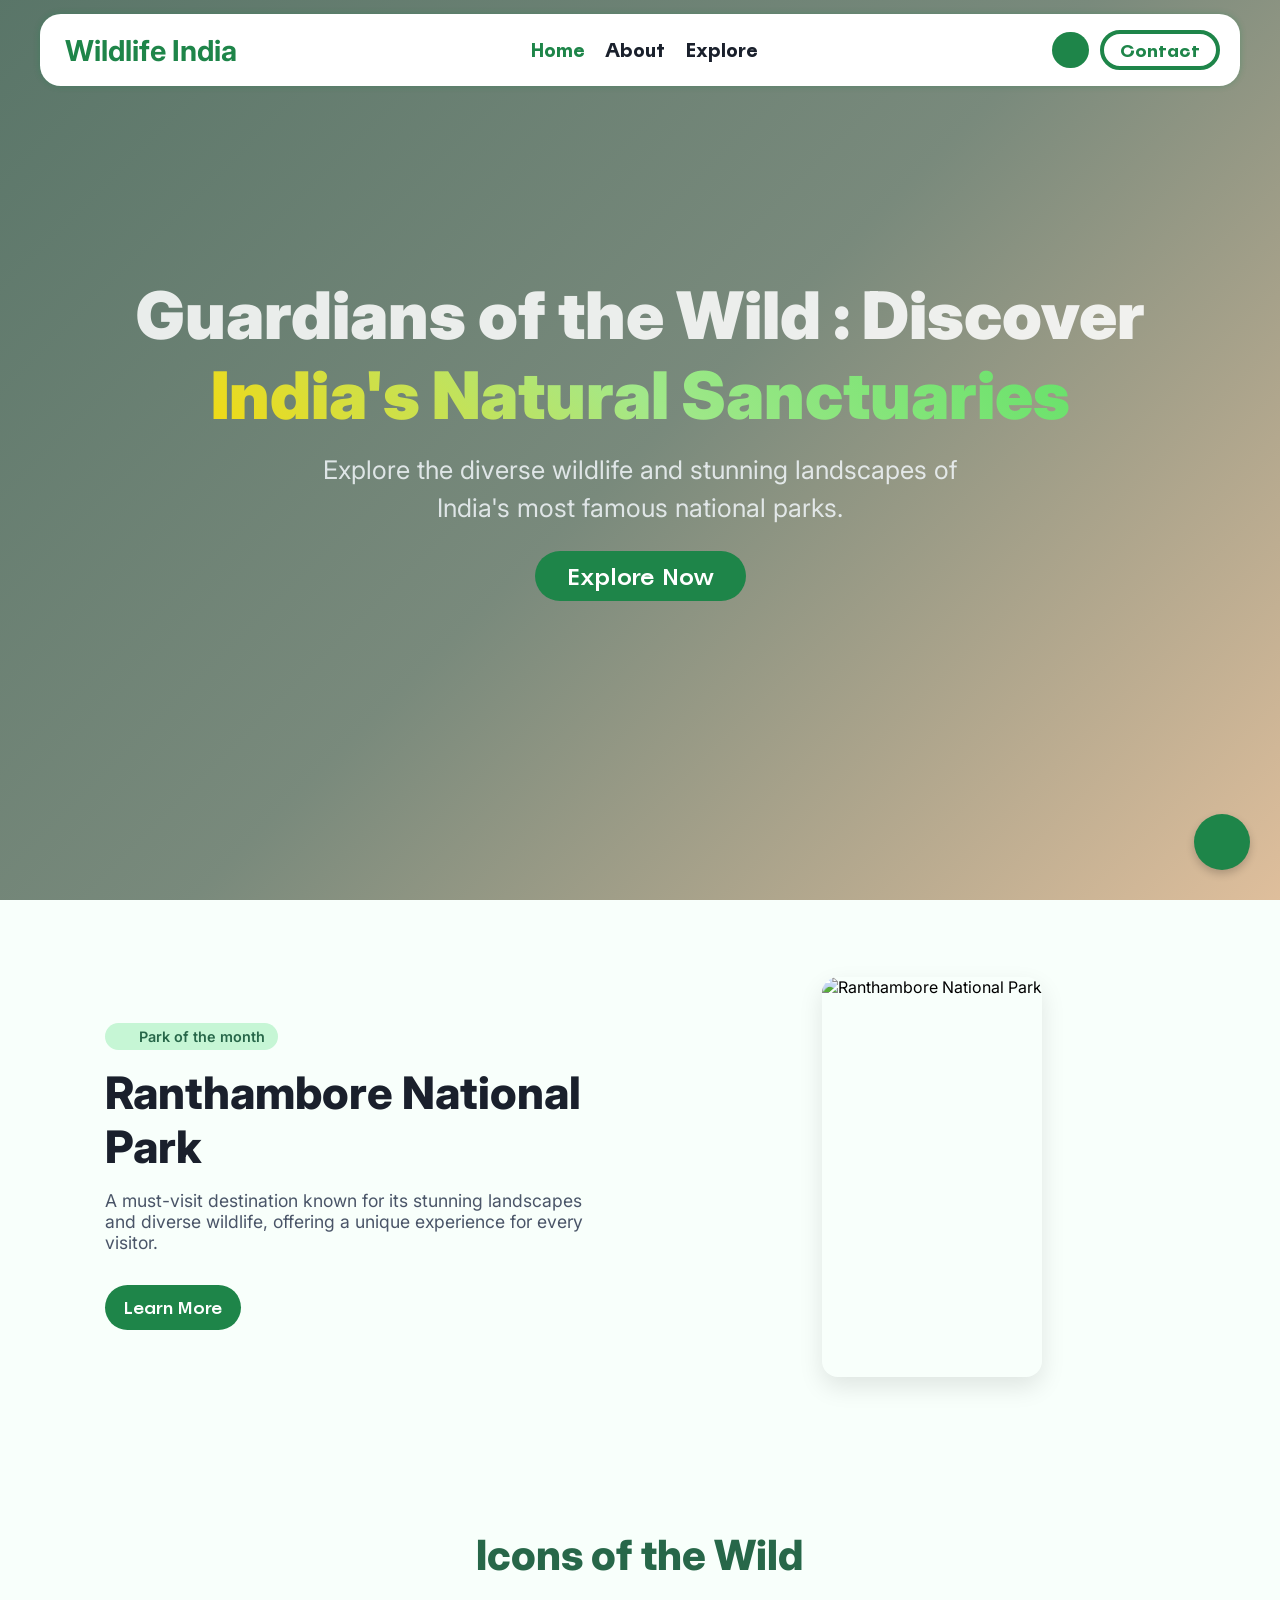
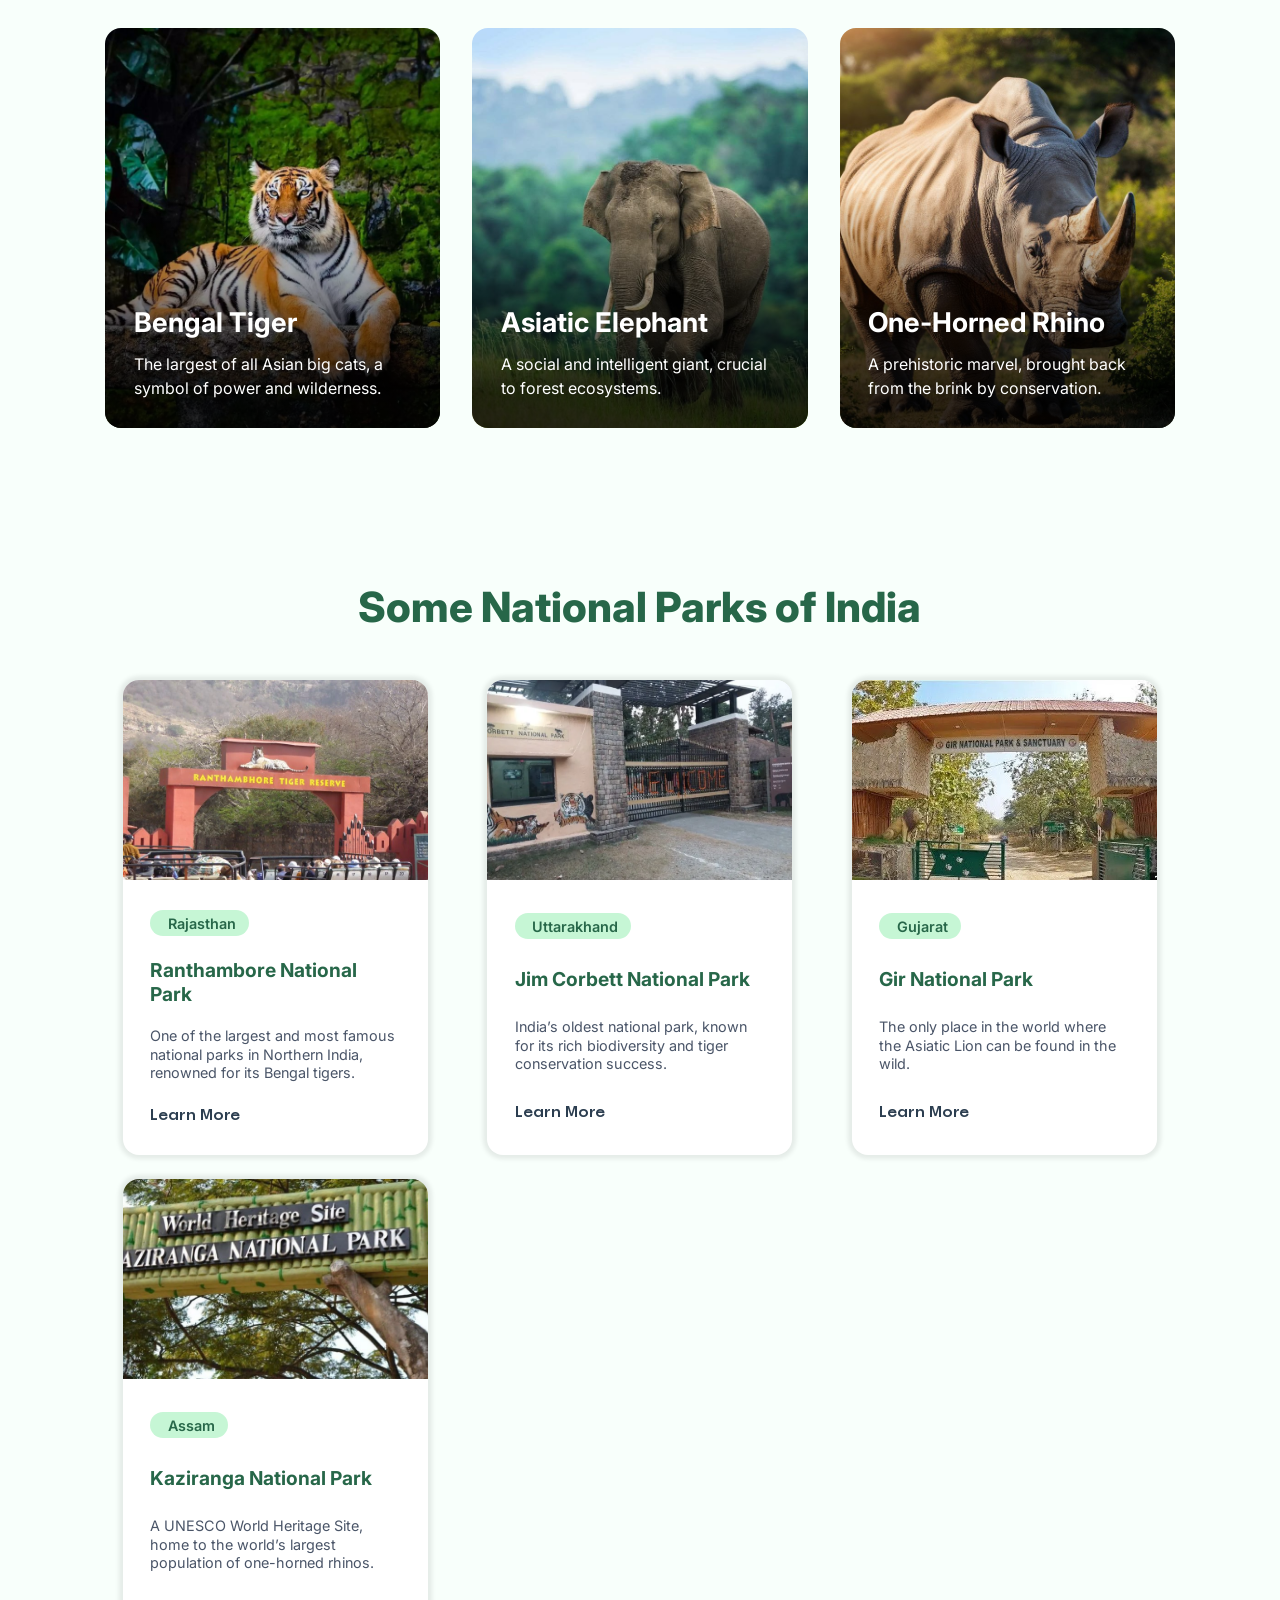
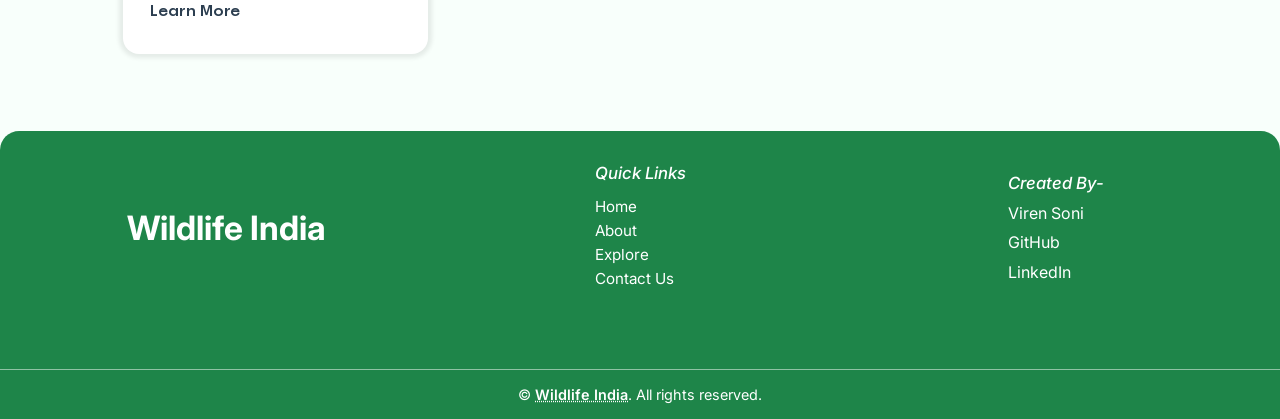
==== commit 86c34874: "Dark mode toggle and images and some touches before ITR" ====
--- a/index.html
+++ b/index.html
@@ -10,6 +10,8 @@
    <link rel="manifest" href="favicon/site.webmanifest">
    <link rel="stylesheet" href="fonts/stylesheet.css" />
    <link rel="stylesheet" href="css/style.css" />
+   <link rel="preconnect" href="https://fonts.googleapis.com">
+   <link rel="preconnect" href="https://fonts.gstatic.com" crossorigin>
    <script src="https://unpkg.com/lucide@latest"></script>
    <link rel="stylesheet" href="https://cdnjs.cloudflare.com/ajax/libs/font-awesome/7.0.1/css/all.min.css" />
    <title>Wildlife India: Explore National Parks</title>
@@ -38,9 +40,9 @@
                <li class="nav-link">
                   <a href="./pages/explore.html">Explore</a>
                </li>
-               <li class="nav-link">
+               <!-- <li class="nav-link">
                   <a href="./pages/species.html">Species</a>
-               </li>
+               </li> -->
                <li class="nav-link mobile-contact-link">
                   <a href="./pages/contact.html">
                      <i class="fa-solid fa-phone"></i> Contact
@@ -145,7 +147,7 @@
             <div class="parks-grid" id="parksGrid">
                <div class="park-card">
                   <div class="park-image">
-                     <img src="./images/national-parks/ranthanbore.webp" alt="Ranthambore National Park"
+                     <img src="./images/national-parks/ranthambore.webp" alt="Ranthambore National Park"
                         onerror="this.onerror=null;this.src='https://placehold.co/600x400/7393b3/white?text=Image+not+found';" />
                   </div>
                   <div class="park-content">
@@ -155,52 +157,49 @@
                         One of the largest and most famous national parks in
                         Northern India, renowned for its Bengal tigers.
                      </p>
-                     <a href="" class="hero-btn park-btn"><i class="fa-solid fa-arrow-right"></i> Learn More</a>
-                  </div>
-               </div>
-               <div class="park-card">
-                  <div class="park-image">
-                     <img src="./images/national-parks/ranthanbore.webp" alt="Ranthambore National Park"
-                        onerror="this.onerror=null;this.src='https://placehold.co/600x400/7393b3/white?text=Image+not+found';" />
-                  </div>
-                  <div class="park-content">
-                     <span class="tag"><i data-lucide="map-pin"></i> Rajasthan</span>
-                     <h4>Ranthambore National Park</h4>
-                     <p>
-                        One of the largest and most famous national parks in
-                        Northern India, renowned for its Bengal tigers.
-                     </p>
-                     <a href="" class="hero-btn park-btn"><i class="fa-solid fa-arrow-right"></i> Learn More</a>
-                  </div>
-               </div>
-               <div class="park-card">
-                  <div class="park-image">
-                     <img src="./images/national-parks/ranthanbore.webp" alt="Ranthambore National Park"
-                        onerror="this.onerror=null;this.src='https://placehold.co/600x400/7393b3/white?text=Image+not+found';" />
-                  </div>
-                  <div class="park-content">
-                     <span class="tag"><i data-lucide="map-pin"></i> Rajasthan</span>
-                     <h4>Ranthambore National Park</h4>
-                     <p>
-                        One of the largest and most famous national parks in
-                        Northern India, renowned for its Bengal tigers.
-                     </p>
-                     <a href="" class="hero-btn park-btn"><i class="fa-solid fa-arrow-right"></i> Learn More</a>
-                  </div>
-               </div>
-               <div class="park-card">
-                  <div class="park-image">
-                     <img src="./images/national-parks/ranthanbore.webp" alt="Ranthambore National Park"
-                        onerror="this.onerror=null;this.src='https://placehold.co/600x400/7393b3/white?text=Image+not+found';" />
-                  </div>
-                  <div class="park-content">
-                     <span class="tag"><i data-lucide="map-pin"></i> Rajasthan</span>
-                     <h4>Ranthambore National Park</h4>
-                     <p>
-                        One of the largest and most famous national parks in
-                        Northern India, renowned for its Bengal tigers.
-                     </p>
-                     <a href="" class="hero-btn park-btn"><i class="fa-solid fa-arrow-right"></i> Learn More</a>
+                     <a href="./park.html?park=ranthambore" class="hero-btn park-btn"><i class="fa-solid fa-arrow-right"></i> Learn More</a>
+                  </div>
+               </div>
+               <div class="park-card">
+                  <div class="park-image">
+                     <img src="./images/national-parks/jim-corbett.webp" alt="Ranthambore National Park"
+                        onerror="this.onerror=null;this.src='https://placehold.co/600x400/7393b3/white?text=Image+not+found';" />
+                  </div>
+                  <div class="park-content">
+                     <span class="tag"><i data-lucide="map-pin"></i> Uttarakhand</span>
+                     <h4>Jim Corbett National Park</h4>
+                     <p>
+                        India’s oldest national park, known for its rich biodiversity and tiger conservation success.
+                     </p>
+                     <a href="./park.html?park=jim-corbett" class="hero-btn park-btn"><i class="fa-solid fa-arrow-right"></i> Learn More</a>
+                  </div>
+               </div>
+               <div class="park-card">
+                  <div class="park-image">
+                     <img src="./images/national-parks/gir.webp" alt="Ranthambore National Park"
+                        onerror="this.onerror=null;this.src='https://placehold.co/600x400/7393b3/white?text=Image+not+found';" />
+                  </div>
+                  <div class="park-content">
+                     <span class="tag"><i data-lucide="map-pin"></i> Gujarat</span>
+                     <h4>Gir National Park</h4>
+                     <p>
+                        The only place in the world where the Asiatic Lion can be found in the wild.
+                     </p>
+                     <a href="./park.html?park=gir" class="hero-btn park-btn"><i class="fa-solid fa-arrow-right"></i> Learn More</a>
+                  </div>
+               </div>
+               <div class="park-card">
+                  <div class="park-image">
+                     <img src="./images/national-parks/kaziranga.webp" alt="Ranthambore National Park"
+                        onerror="this.onerror=null;this.src='https://placehold.co/600x400/7393b3/white?text=Image+not+found';" />
+                  </div>
+                  <div class="park-content">
+                     <span class="tag"><i data-lucide="map-pin"></i> Assam</span>
+                     <h4>Kaziranga National Park</h4>
+                     <p>
+                        A UNESCO World Heritage Site, home to the world’s largest population of one-horned rhinos.
+                     </p>
+                     <a href="./park.html?park=kaziranga" class="hero-btn park-btn"><i class="fa-solid fa-arrow-right"></i> Learn More</a>
                   </div>
                </div>
             </div>
@@ -223,11 +222,11 @@
                <li><a href="./index.html">Home</a></li>
                <li><a href="./pages/about.html">About</a></li>
                <li><a href="./pages/explore.html">Explore</a></li>
-               <li><a href="./pages/species.html">Species</a></li>
+               <!-- <li><a href="./pages/species.html">Species</a></li> -->
                <li><a href="./pages/contact.html">Contact Us</a></li>
             </ul>
          </div>
-         <div class="species">
+         <!-- <div class="species">
             <h6>Species</h6>
             <ul>
                <li>Asiatic Lion</li>
@@ -235,7 +234,7 @@
                <li>Asiatic Elephant</li>
                <li>One-Horned Rhino</li>
             </ul>
-         </div>
+         </div> -->
          <div class="creator">
             <h6>Created By-</h6>
             <p>Viren Soni</p>
--- a/css/style.css
+++ b/css/style.css
@@ -18,11 +18,30 @@
    --bg-tint: #C4FFDC1D;
 }
 
+body[data-theme="dark"] {
+   --bg-color: #1A202C;
+   --fg-color: #E2E8F0;
+   --accent-color: #38A169E4;
+   --accent-text: #48BB78;
+   --accent-bg: #22543D;
+   --secondary-color: #2D3748;
+   --primary-text: #EDF2F7;
+   --secondary-text: #A0AEC0;
+   --white: #1A202C;
+   /* --card-bg: #2D3748; */
+   --border-color: #2d385014;
+   --hover-bg: #234E34;
+   --font-main: 'Inter', sans-serif;
+   --bg-tint: #242C3A;
+   /* --bg-tint: #232833; */
+}
+
 * {
    margin: 0;
    padding: 0;
    box-sizing: border-box;
    scroll-behavior: smooth;
+   transition: background-color .3s ease-in-out, color .3s ease-in-out;
 }
 
 body {
@@ -198,6 +217,7 @@
 }
 
 .hero-text h1 {
+   color: #ffffffdb;
    font-size: 4.1rem;
    font-weight: 900;
    margin-bottom: 1rem;
@@ -212,6 +232,7 @@
 }
 
 .hero-text p {
+   color: #f0f4f8db;
    font-size: 1.6rem;
    line-height: 1.5;
    max-width: 700px;
@@ -530,7 +551,7 @@
    width: 100%;
    padding: 1rem auto;
    display: grid;
-   grid-template-columns: 1fr 1fr 1fr 1fr;
+   grid-template-columns: 1fr 1fr 1fr;
    place-items: center;
    place-content: center;
 }
@@ -642,7 +663,7 @@
    display: none;
 }
 
-@media screen and (max-width: 1000px) {
+@media screen and (max-width: 830px) {
    .header-container {
       padding: 12px 20px;
       gap: 1rem;
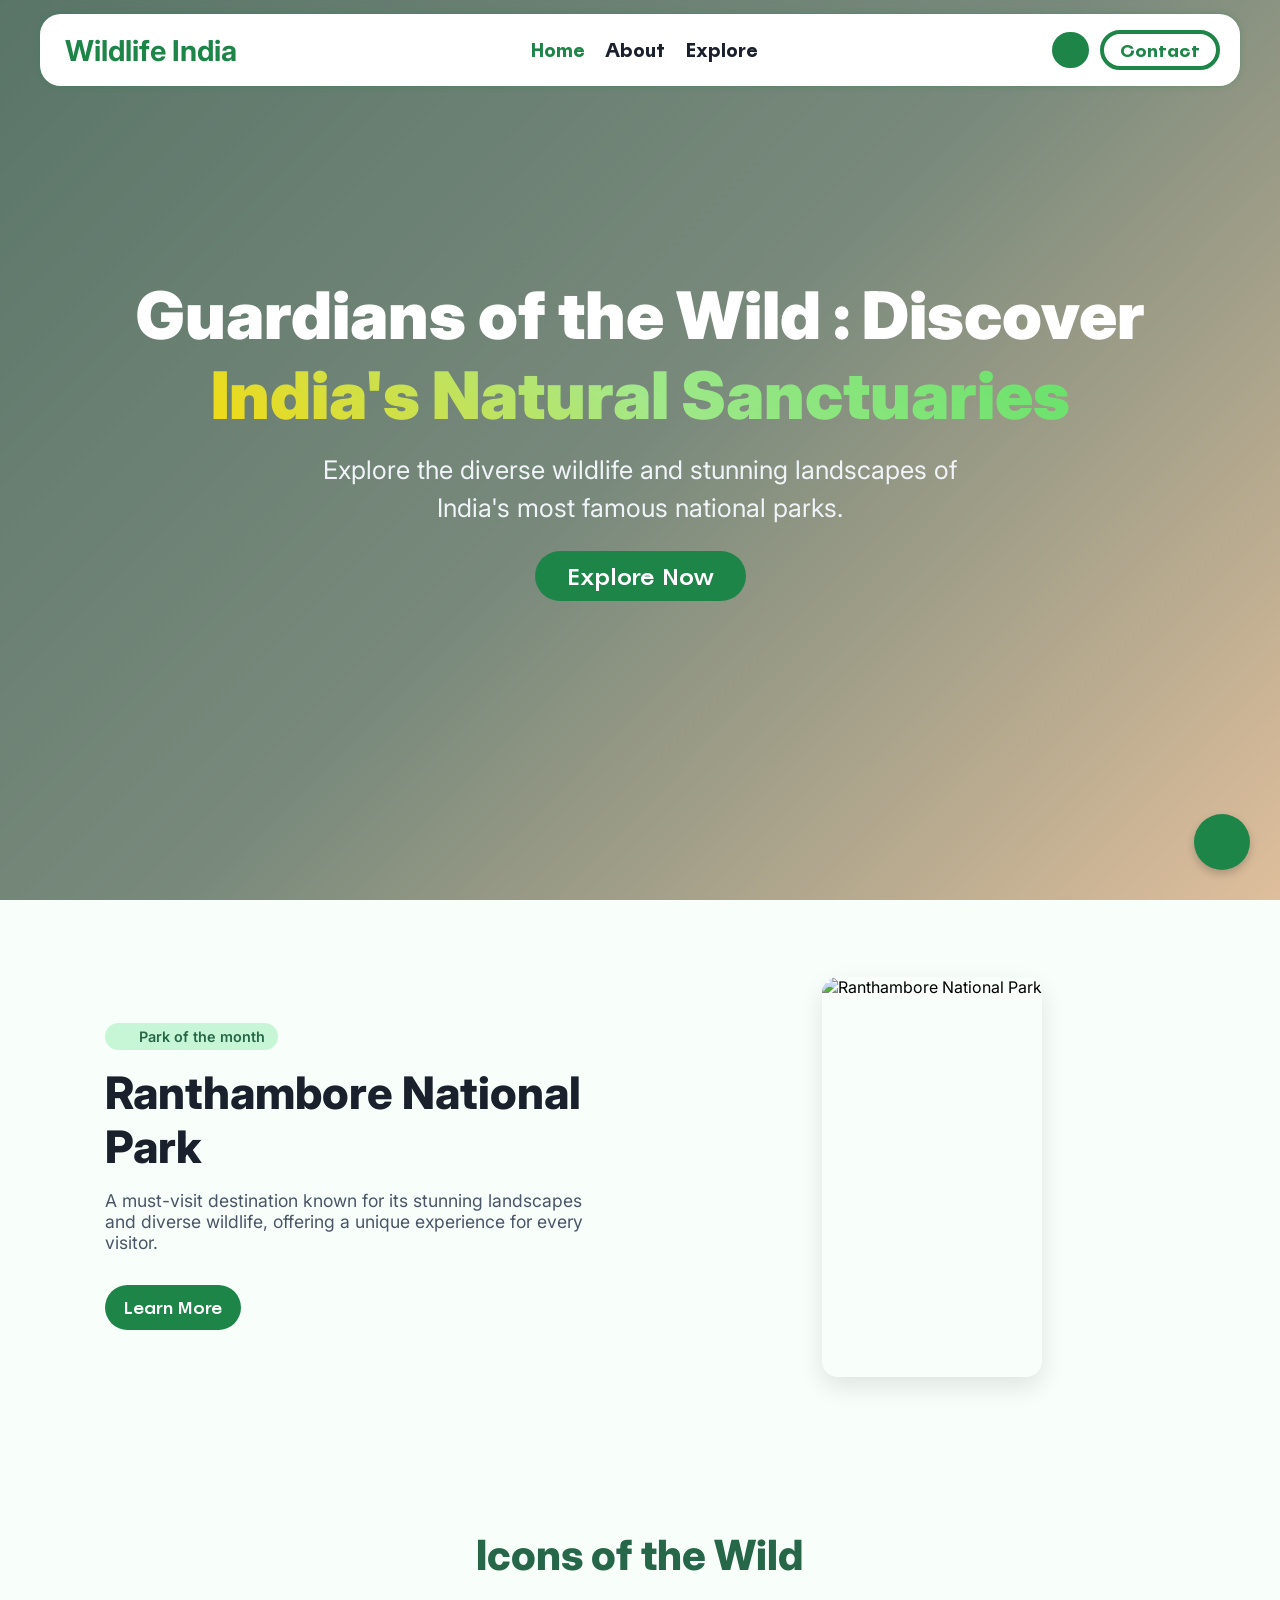
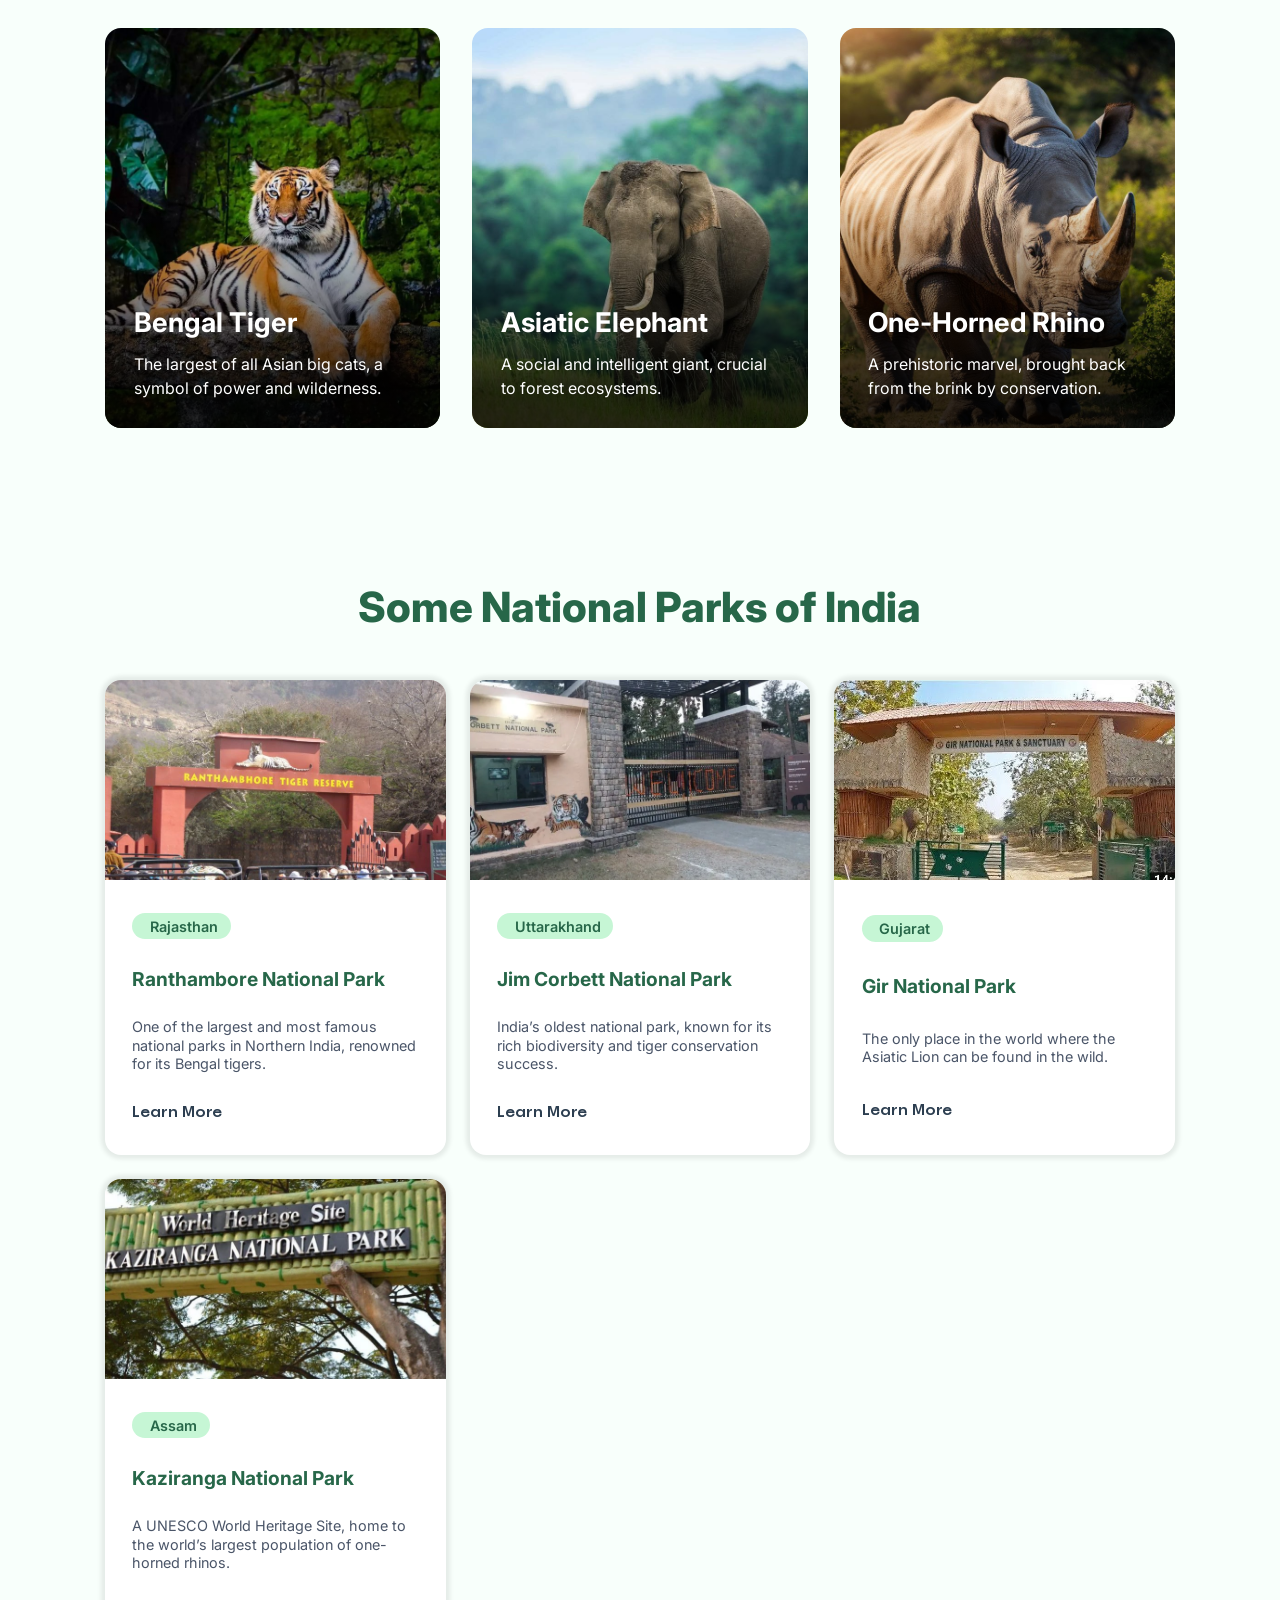
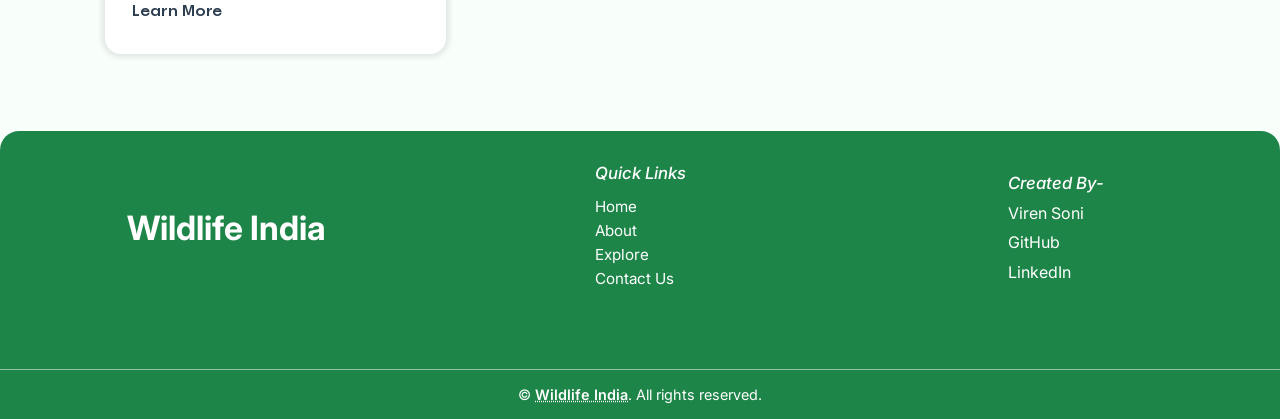
==== commit eb464c51: "final before ITR" ====
--- a/index.html
+++ b/index.html
@@ -92,7 +92,7 @@
                      and diverse wildlife, offering a unique experience for
                      every visitor.
                   </p>
-                  <a href="./park.html?park=ranthambore" class="hero-btn featured-btn"><i class="fa-solid fa-arrow-right"></i> Learn More</a>
+                  <a href="./national-parks.html?park=ranthambore" class="hero-btn featured-btn"><i class="fa-solid fa-arrow-right"></i> Learn More</a>
                </div>
                <div class="featured-img">
                   <img src="https://i.pinimg.com/1200x/06/cf/f4/06cff43ef28ff8586551ea177e9f925f.jpg" alt="Ranthambore National Park" />
@@ -157,7 +157,7 @@
                         One of the largest and most famous national parks in
                         Northern India, renowned for its Bengal tigers.
                      </p>
-                     <a href="./park.html?park=ranthambore" class="hero-btn park-btn"><i class="fa-solid fa-arrow-right"></i> Learn More</a>
+                     <a href="./national-parks.html?park=ranthambore" class="hero-btn park-btn"><i class="fa-solid fa-arrow-right"></i> Learn More</a>
                   </div>
                </div>
                <div class="park-card">
@@ -171,7 +171,7 @@
                      <p>
                         India’s oldest national park, known for its rich biodiversity and tiger conservation success.
                      </p>
-                     <a href="./park.html?park=jim-corbett" class="hero-btn park-btn"><i class="fa-solid fa-arrow-right"></i> Learn More</a>
+                     <a href="./national-parks.html?park=jim-corbett" class="hero-btn park-btn"><i class="fa-solid fa-arrow-right"></i> Learn More</a>
                   </div>
                </div>
                <div class="park-card">
@@ -185,7 +185,7 @@
                      <p>
                         The only place in the world where the Asiatic Lion can be found in the wild.
                      </p>
-                     <a href="./park.html?park=gir" class="hero-btn park-btn"><i class="fa-solid fa-arrow-right"></i> Learn More</a>
+                     <a href="./national-parks.html?park=gir" class="hero-btn park-btn"><i class="fa-solid fa-arrow-right"></i> Learn More</a>
                   </div>
                </div>
                <div class="park-card">
@@ -199,7 +199,7 @@
                      <p>
                         A UNESCO World Heritage Site, home to the world’s largest population of one-horned rhinos.
                      </p>
-                     <a href="./park.html?park=kaziranga" class="hero-btn park-btn"><i class="fa-solid fa-arrow-right"></i> Learn More</a>
+                     <a href="./national-parks.html?park=kaziranga" class="hero-btn park-btn"><i class="fa-solid fa-arrow-right"></i> Learn More</a>
                   </div>
                </div>
             </div>
--- a/css/style.css
+++ b/css/style.css
@@ -217,7 +217,7 @@
 }
 
 .hero-text h1 {
-   color: #ffffffdb;
+   color: #ffffff;
    font-size: 4.1rem;
    font-weight: 900;
    margin-bottom: 1rem;
@@ -232,7 +232,7 @@
 }
 
 .hero-text p {
-   color: #f0f4f8db;
+   color: #f0f4f8;
    font-size: 1.6rem;
    line-height: 1.5;
    max-width: 700px;
@@ -419,7 +419,7 @@
 
 .park-card {
    width: 100%;
-   max-width: 305px;
+   /* max-width: 305px; */
    height: 475px;
    background-color: var(--bg-color);
    box-shadow: 0 0 4px 4px var(--border-color);
@@ -763,8 +763,30 @@
 }
 
 @media screen and (max-width: 786px) {
+   .hero-text h1 {
+      font-size: 3.2rem;
+   }
+
+   .hero-text p {
+      font-size: 1.3rem;
+   }
+
+   .hero-btn {
+      font-size: 1.3rem;
+      padding: .5rem 1.5rem;
+   }
+
+   .icons-section, .parks-section, .featured-section {
+      padding: 2.4rem;
+   }
+
+   footer {
+      min-height: 58vh;
+   }
+   
    .footer-above-content {
-      grid-template-columns: 1fr 1fr 1fr;
+      grid-template-columns: 1fr;
+      row-gap: 1.2rem;
    }
 
    .species {
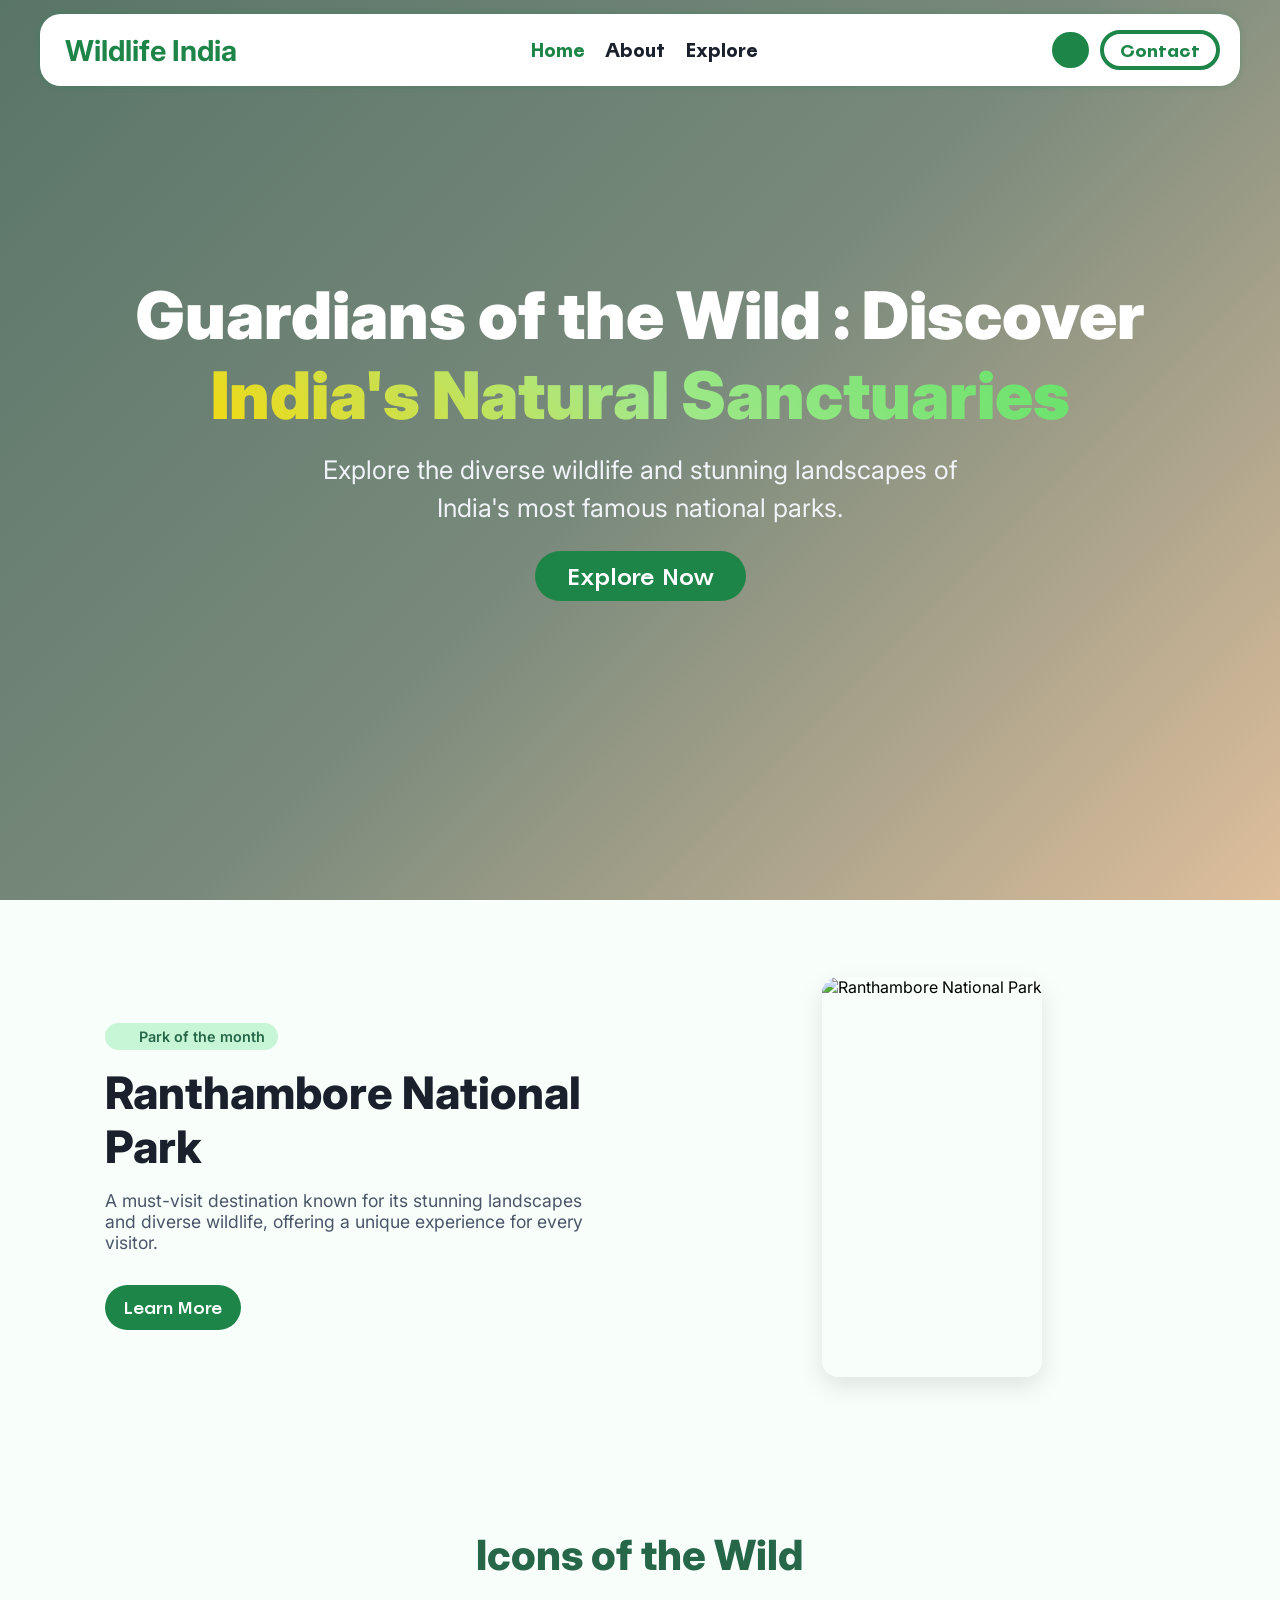
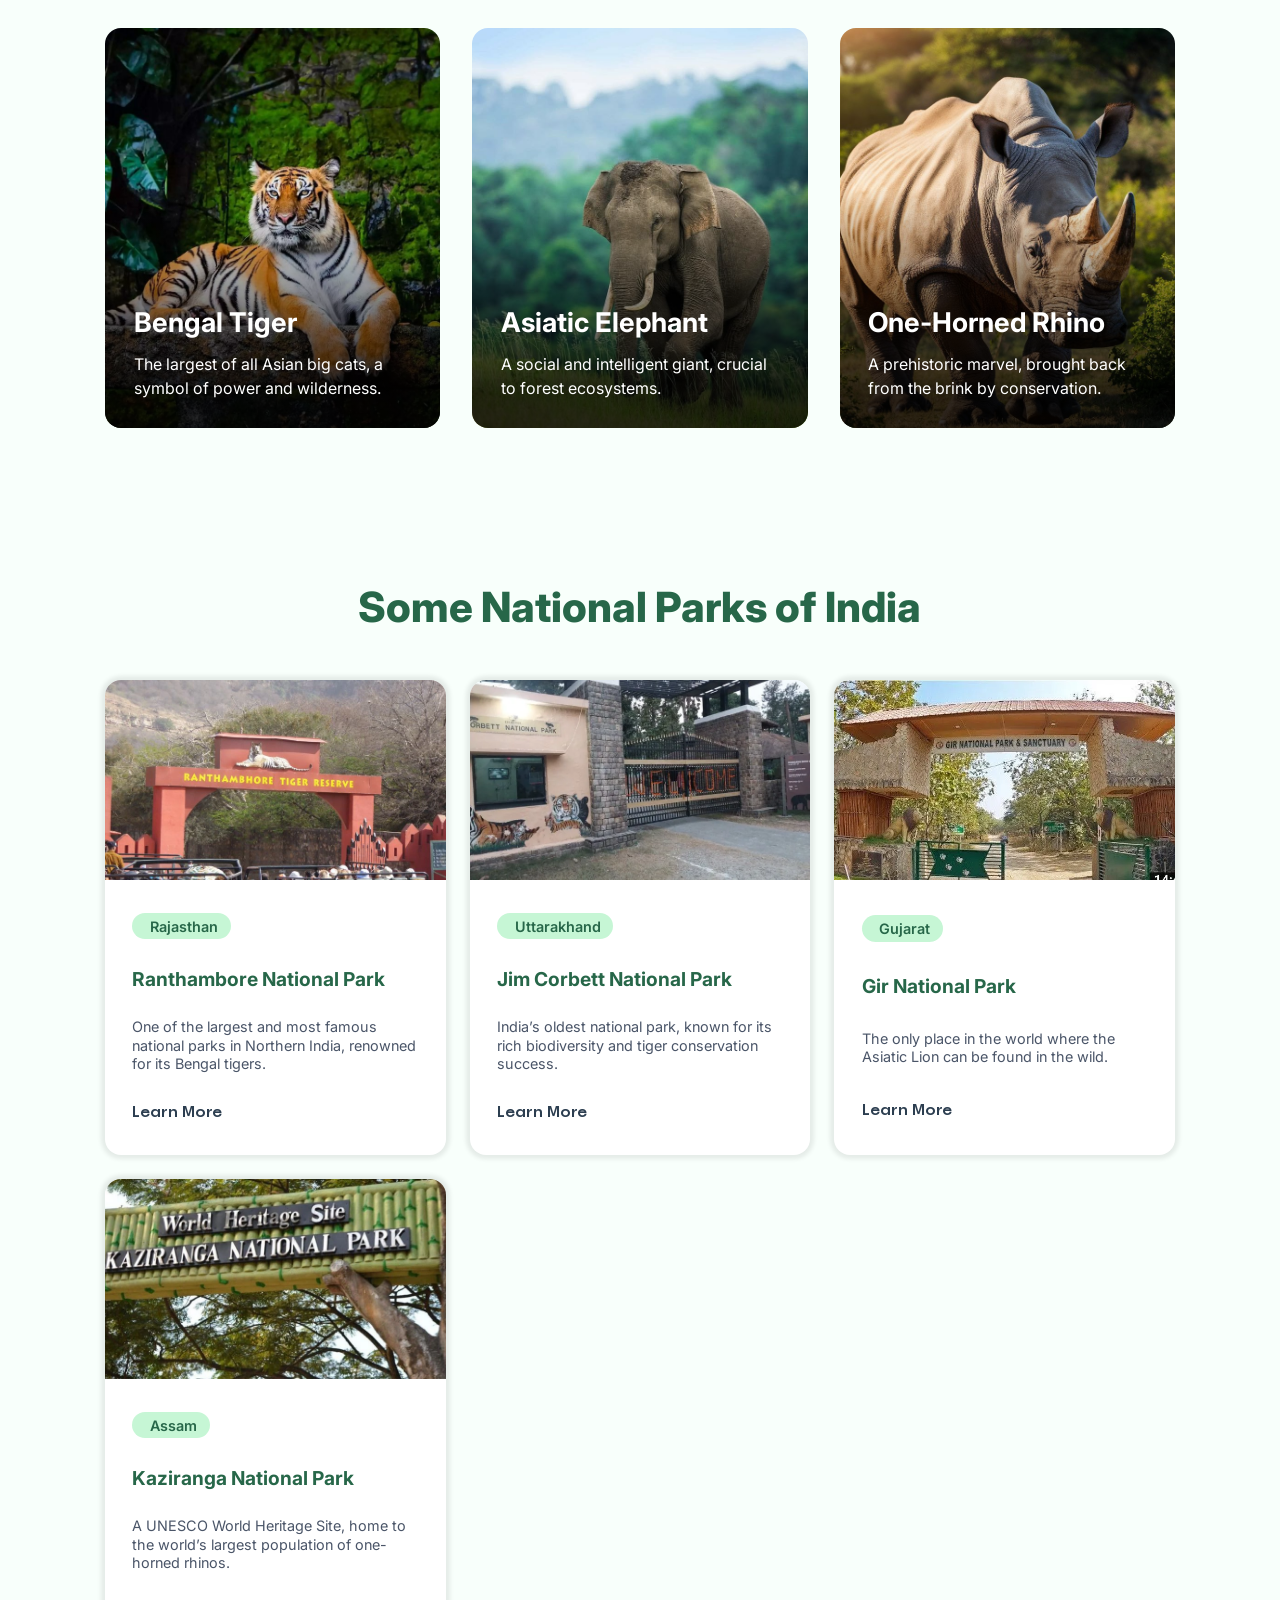
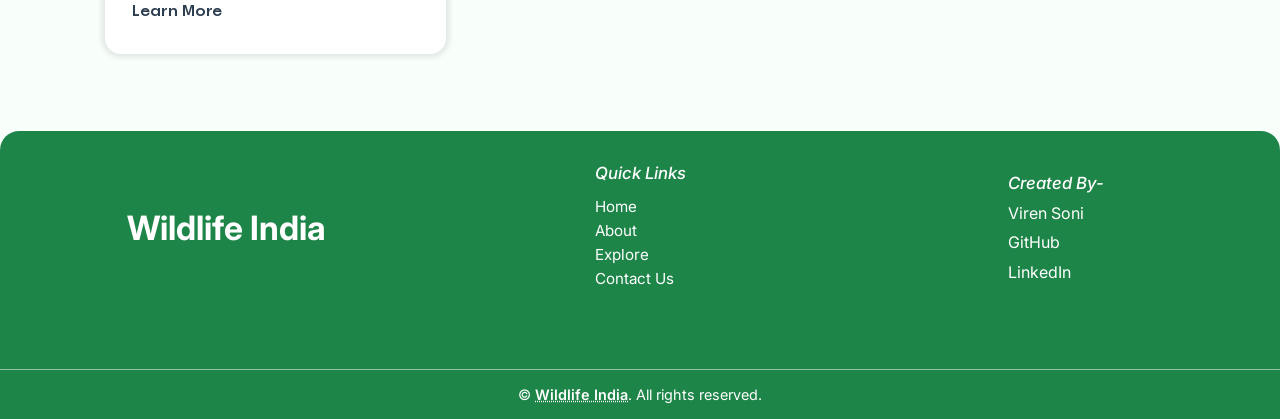
==== commit 20d29a95: "Final changes before ITR" ====
--- a/index.html
+++ b/index.html
@@ -239,10 +239,10 @@
             <h6>Created By-</h6>
             <p>Viren Soni</p>
             <p>
-               <a href="https://github.com/VirenSoni-Dev/"><i class="fa-brands fa-github"></i> GitHub</a>
+               <a target="_blank" href="https://github.com/VirenSoni-Dev/"><i class="fa-brands fa-github"></i> GitHub</a>
             </p>
             <p>
-               <a href="https://linkedin.com/in/virensoni29/"><i class="fa-brands fa-linkedin"></i> LinkedIn</a>
+               <a target="_blank" href="https://linkedin.com/in/virensoni29/"><i class="fa-brands fa-linkedin"></i> LinkedIn</a>
             </p>
          </div>
       </div>
--- a/css/style.css
+++ b/css/style.css
@@ -11,7 +11,6 @@
    --primary-text: #1A202C;
    --secondary-text: #4A5568;
    --white: #FFFFFF;
-   /* --card-bg: #FFFFFF; */
    --border-color: #00000014;
    --hover-bg: #EAF4EA;
    --font-main: 'Inter', sans-serif;
@@ -28,13 +27,14 @@
    --primary-text: #EDF2F7;
    --secondary-text: #A0AEC0;
    --white: #1A202C;
-   /* --card-bg: #2D3748; */
    --border-color: #2d385014;
    --hover-bg: #234E34;
    --font-main: 'Inter', sans-serif;
    --bg-tint: #242C3A;
-   /* --bg-tint: #232833; */
-}
+}
+/* --bg-tint: #232833; */
+/* --card-bg: #FFFFFF; */
+/* --card-bg: #2D3748; */
 
 * {
    margin: 0;
@@ -47,6 +47,11 @@
 body {
    font-family: var(--font-main);
    background-color: var(--bg-tint);
+}
+
+#top {
+   height: .01px;
+   background: transparent;
 }
 
 #wrapper {
@@ -505,8 +510,13 @@
    justify-content: center;
    align-items: center;
    box-shadow: 0 4px 8px rgba(0, 0, 0, 0.2);
-   transition: background-color .3s ease-in-out, transform .2s ease-in-out;
+   transition: background-color .3s ease-in-out, transform .2s ease-in-out, right .4s ease-in-out;
    z-index: 100;
+}
+
+.visibility {
+   right: -200%;
+   visibility: hidden;
 }
 
 .floating-btn:hover {
